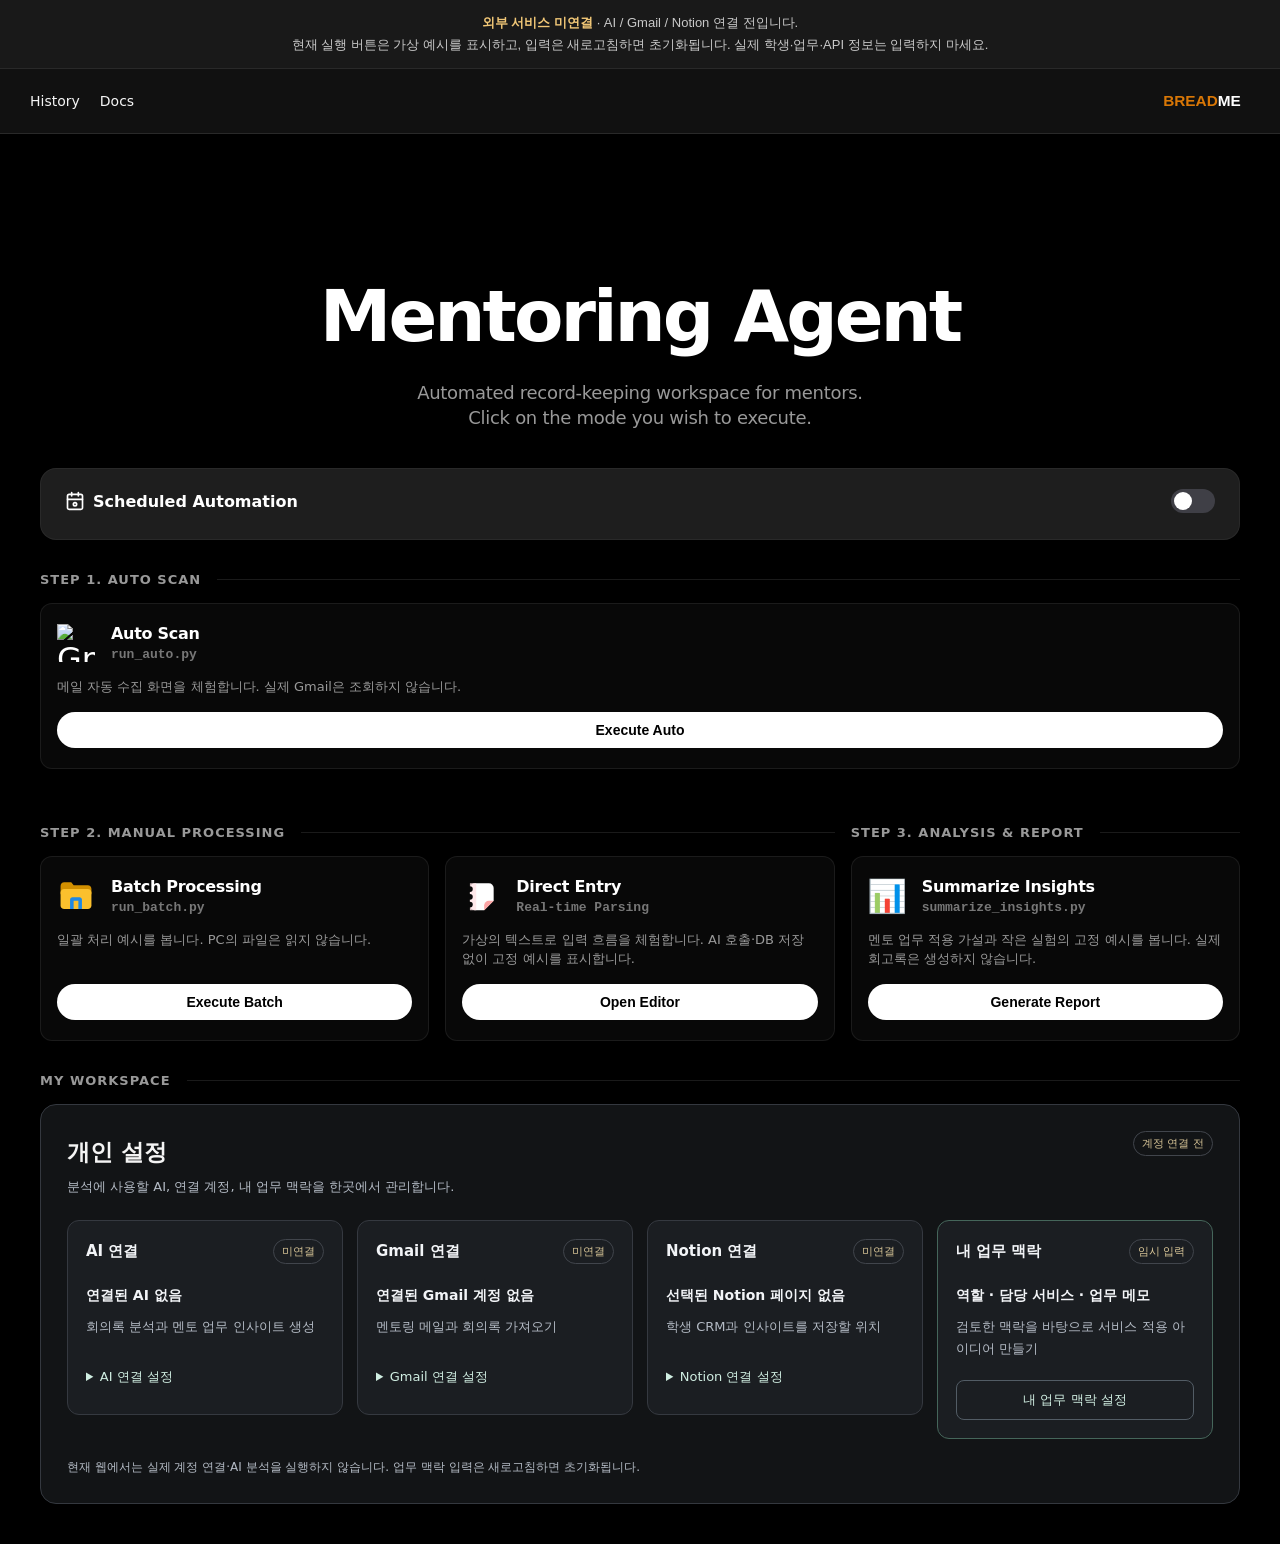
==== index.html @ 1f08db23 "fix: enable automation toggle for in-tab configuration" ====
<!DOCTYPE html>
<html lang="ko">
<head>
    <meta http-equiv="Content-Security-Policy" content="connect-src 'none'; form-action 'none'; object-src 'none'; base-uri 'self'">
    <meta name="referrer" content="no-referrer">
    <script src="./pages-assets/docs-data.js"></script>
    <script src="./pages-assets/demo.js"></script>
    <meta charset="UTF-8">
    <meta name="viewport" content="width=device-width, initial-scale=1.0">
    <title>Mentoring CRM</title>
    <link href="https://fonts.googleapis.com/css2?family=Inter:wght@400;500;600;700;800&display=swap" rel="stylesheet">
    <link rel="stylesheet" as="style" crossorigin href="https://cdn.jsdelivr.net/gh/orioncactus/pretendard@v1.3.9/dist/web/variable/pretendardvariable-dynamic-subset.min.css" />
    <script src="https://cdn.jsdelivr.net/npm/marked/marked.min.js"></script>
    <script src="https://cdn.jsdelivr.net/npm/mermaid/dist/mermaid.min.js"></script>
    <style>
        :root {
            --bg-color: #000000;
            --card-bg: rgba(255, 255, 255, 0.03);
            --card-radius: 12px;
            --accent-color: #ffffff; /* Monotone White */
            --text-primary: #ffffff;
            --text-secondary: #999999;
            --transition: all 0.2s ease-in-out;
        }

        * {
            box-sizing: border-box;
            margin: 0;
            padding: 0;
        }

        body {
            font-family: 'Pretendard Variable', Pretendard, -apple-system, BlinkMacSystemFont, system-ui, Roboto, 'Helvetica Neue', 'Segoe UI', 'Apple SD Gothic Neo', 'Noto Sans KR', 'Malgun Gothic', 'Apple Color Emoji', 'Segoe UI Emoji', 'Segoe UI Symbol', sans-serif;
            background-color: var(--bg-color);
            color: var(--text-primary);
            min-height: 100vh;
            display: flex;
            flex-direction: column;
            overflow-x: hidden;
        }

        /* Top Navbar - Google Style */
        .top-nav {
            position: absolute;
            top: 0; left: 0; right: 0;
            padding: 20px 30px;
            display: flex;
            justify-content: space-between;
            align-items: center;
            z-index: 100;
        }

        .nav-left, .nav-right {
            display: flex;
            align-items: center;
            gap: 20px;
        }

        .top-link {
            color: #ddd;
            font-size: 14px;
            cursor: pointer;
            text-decoration: none;
            transition: color 0.2s;
            display: flex;
            align-items: center;
            height: 24px;
        }

        .top-link:hover {
            color: #fff;
            text-decoration: underline;
        }

        .profile-pic {
            height: 24px;
            width: auto;
            cursor: pointer;
            transition: opacity 0.2s;
        }

        .profile-pic:hover {
            opacity: 0.8;
        }

        main {
            padding: 80px 40px 40px;
            flex-grow: 1;
            max-width: 1400px;
            margin: 0 auto;
            width: 100%;
            display: flex;
            flex-direction: column;
            align-items: center;
        }

        /* Giant Main Logo */
        .main-logo-container {
            display: flex;
            justify-content: center;
            align-items: center;
            margin-bottom: 24px;
            margin-top: 60px; /* Increased 1.5x from 40px to 60px */
            gap: 16px;
            cursor: pointer;
        }

        .main-logo-text {
            font-size: 72px;
            font-weight: 800;
            letter-spacing: -3px;
            color: #fff;
            margin: 0;
        }

        .header-title {
            margin-bottom: 40px;
            text-align: center;
            width: 100%;
            display: flex;
            flex-direction: column;
            gap: 4px;
        }

        .header-title h2, .header-title p {
            font-size: 18px;
            font-weight: 400;
            color: var(--text-secondary);
            margin: 0;
            letter-spacing: -0.3px;
        }

        /* Category Headers */
        .category-header {
            display: flex;
            align-items: center;
            gap: 16px;
            width: 100%;
        }
        .category-title {
            font-size: 13px;
            font-weight: 700;
            color: var(--text-secondary);
            text-transform: uppercase;
            letter-spacing: 1px;
            white-space: nowrap;
        }
        .category-line {
            flex-grow: 1;
            height: 1px;
            background: rgba(255, 255, 255, 0.1);
        }
        .category-section {
            display: flex;
            flex-direction: column;
            gap: 16px;
            height: 100%;
        }

        /* Pinterest Masonry / Card Grid */
        .masonry-grid {
            display: grid;
            grid-template-columns: 1fr; /* Default to 1fr, overridden inline */
            gap: 16px;
            align-items: stretch;
            width: 100%;
            height: 100%;
            flex-grow: 1;
        }

        .card {
            background: var(--card-bg);
            border-radius: var(--card-radius);
            padding: 20px 16px; /* Very compact padding */
            border: 1px solid rgba(255, 255, 255, 0.08);
            transition: var(--transition);
            cursor: pointer;
            position: relative;
            display: flex;
            flex-direction: column;
            align-items: flex-start;
            height: 100%;
        }

        .card:hover {
            background: rgba(255, 255, 255, 0.06);
            border-color: rgba(255, 255, 255, 0.2);
            box-shadow: 0 10px 30px rgba(0,0,0,0.5);
            transform: translateY(-2px);
        }

        .card-header {
            display: flex;
            align-items: center;
            gap: 16px;
            margin-bottom: 16px;
            width: 100%;
        }

        .card-icon {
            font-size: 32px;
            width: 38px;
            height: 38px;
            flex-shrink: 0;
            display: flex;
            align-items: center;
            justify-content: center;
            transition: var(--transition);
        }

        .card:hover .card-icon {
            transform: scale(1.1);
        }

        .card-header-text {
            display: flex;
            flex-direction: column;
            gap: 4px;
        }

        .card-title {
            font-size: 16px;
            font-weight: 700;
            color: var(--text-primary);
            letter-spacing: -0.3px;
            margin: 0;
        }

        .card-subtitle {
            font-size: 13px;
            font-weight: 600;
            color: #777;
            margin: 0;
            font-family: Consolas, monospace;
        }

        .card-desc {
            font-size: 13px; /* Smaller desc */
            color: var(--text-secondary);
            line-height: 1.4;
            flex-grow: 1;
            margin-bottom: 16px;
        }

        .run-btn {
            background: var(--accent-color);
            color: var(--bg-color);
            border: none;
            border-radius: 100px;
            font-size: 14px; /* Compact btn text */
            font-weight: 700;
            cursor: pointer;
            width: 100%;
            padding: 10px; /* Compact btn padding */
            transition: var(--transition);
            margin-top: auto;
            display: flex;
            align-items: center;
            justify-content: center;
            gap: 6px;
        }

        .run-btn:hover {
            background: #e0e0e0;
            color: var(--bg-color);
            transform: translateY(-2px);
        }

        /* Loading Spinner */
        .spinner {
            width: 20px;
            height: 20px;
            border: 3px solid rgba(0,0,0,0.1);
            border-radius: 50%;
            border-top-color: currentColor;
            animation: spin 1s ease-in-out infinite;
            display: none;
        }
        @keyframes spin { to { transform: rotate(360deg); } }

        /* History View */
        .history-container {
            background: var(--card-bg);
            border-radius: var(--card-radius);
            padding: 30px;
            border: 1px solid rgba(255,255,255,0.03);
            max-width: 1000px;
            margin: 0 auto;
        }

        .history-list { display: flex; flex-direction: column; gap: 12px; }
        .history-item {
            display: flex; align-items: center; justify-content: space-between;
            padding: 16px 20px; background: rgba(255,255,255,0.02);
            border-radius: 16px; border: 1px solid rgba(255,255,255,0.05);
            transition: var(--transition);
        }
        .history-item:hover { background: rgba(255,255,255,0.05); transform: translateX(4px); }
        .history-info { display: flex; align-items: center; gap: 16px; }
        .history-status { width: 12px; height: 12px; border-radius: 50%; flex-shrink: 0; }
        .status-success { background: #2ba640; box-shadow: 0 0 10px rgba(43,166,64,0.5); }
        .status-error { background: #ff4e45; box-shadow: 0 0 10px rgba(255,78,69,0.5); }
        .history-type-badge { background: rgba(255,255,255,0.1); padding: 4px 10px; border-radius: 100px; font-size: 12px; font-weight: 600; }
        .history-title { font-weight: 600; font-size: 15px; color: #fff; }
        .history-date { color: var(--text-secondary); font-size: 14px; }

        /* Docs View */
        .docs-container {
            background: var(--card-bg);
            border-radius: var(--card-radius);
            padding: 40px;
            border: 1px solid rgba(255,255,255,0.03);
            max-width: 1000px;
            margin: 0 auto;
            position: relative;
        }

        .docs-nav {
            display: flex; gap: 12px; margin-bottom: 24px;
            border-bottom: 1px solid rgba(255,255,255,0.1);
            padding-bottom: 16px;
        }

        .docs-btn {
            background: transparent; color: var(--text-secondary);
            border: none; font-size: 16px; font-weight: 600; cursor: pointer;
            padding: 8px 16px; border-radius: 8px; transition: var(--transition);
        }
        .docs-btn:hover { color: var(--text-primary); background: rgba(255,255,255,0.05); }
        .docs-btn.active { color: var(--accent-color); background: rgba(255,255,255,0.1); }

        .markdown-body {
            font-size: 16px; line-height: 1.6; color: #ddd;
            overflow-x: auto;
        }
        .markdown-body h1, .markdown-body h2, .markdown-body h3 {
            color: #fff; margin-top: 24px; margin-bottom: 16px; font-weight: 700;
        }
        .markdown-body h1 { font-size: 32px; border-bottom: 1px solid #333; padding-bottom: 8px; }
        .markdown-body h2 { font-size: 24px; }
        .markdown-body p { margin-bottom: 16px; }
        .markdown-body ul, .markdown-body ol { margin-bottom: 16px; padding-left: 24px; }
        .markdown-body li { margin-bottom: 4px; }
        .markdown-body code { background: rgba(255,255,255,0.1); padding: 2px 6px; border-radius: 4px; font-family: Consolas, monospace; font-size: 14px;}
        .markdown-body pre { background: #000; padding: 16px; border-radius: 8px; overflow-x: auto; margin-bottom: 16px; }
        .markdown-body pre code { background: transparent; padding: 0; }
        .markdown-body table { width: 100%; border-collapse: collapse; margin-bottom: 24px; }
        .markdown-body th, .markdown-body td { border: 1px solid #333; padding: 10px; text-align: left; }
        .markdown-body th { background: #222; }

        /* Modals */
        .modal-overlay {
            position: fixed; top: 0; left: 0; right: 0; bottom: 0;
            background: rgba(0,0,0,0.8); backdrop-filter: blur(5px);
            z-index: 2000; display: none; align-items: center; justify-content: center;
            padding: 20px; opacity: 0; transition: opacity 0.3s;
        }
        .modal-overlay.active { display: flex; opacity: 1; }

        .modal-content {
            background: #1e1e1e; width: 100%; max-width: 800px;
            border-radius: 24px; padding: 30px; border: 1px solid rgba(255,255,255,0.1);
            transform: scale(0.95); transition: transform 0.3s, max-width 0.3s, max-height 0.3s, border-radius 0.3s, height 0.3s;
            max-height: 85vh; display: flex; flex-direction: column;
        }
        .modal-content.fullscreen {
            max-width: 100vw !important;
            height: 100vh !important;
            max-height: 100vh !important;
            border-radius: 0 !important;
            padding: 40px !important;
        }
        .modal-overlay.active .modal-content { transform: scale(1); }

        .modal-header { display: flex; justify-content: space-between; align-items: center; margin-bottom: 20px; }
        .modal-header h2 { font-size: 20px; font-weight: 700; }
        .close-btn, .win-btn {
            background: rgba(255,255,255,0.1); border: none; color: white;
            width: 32px; height: 32px; border-radius: 50%; cursor: pointer;
            font-size: 14px; display: flex; align-items: center; justify-content: center;
            transition: background 0.2s;
        }
        .close-btn:hover, .win-btn:hover { background: rgba(255,255,255,0.2); }
        .window-controls { display: flex; gap: 8px; }

        /* Direct Entry Form */
        .form-group { margin-bottom: 20px; }
        .form-label { display: block; margin-bottom: 8px; font-weight: 600; color: #ddd; }
        .form-input, .form-textarea {
            width: 100%; background: #111; border: 1px solid #333;
            color: #fff; padding: 12px 16px; border-radius: 12px;
            font-family: inherit; font-size: 15px; outline: none; transition: border-color 0.2s;
        }
        .form-input:focus, .form-textarea:focus { border-color: var(--accent-color); }
        .form-textarea { resize: vertical; min-height: 200px; }

        .terminal {
            background: #000; border-radius: 6px; padding: 20px;
            font-family: 'Consolas', 'Courier New', monospace; font-size: 14px;
            color: #00ff00; overflow-y: auto; flex-grow: 1; line-height: 1.5; white-space: pre-wrap;
        }
        #logModal .modal-content { border-radius: 12px; }

        #toast {
            position: fixed; bottom: 70px; left: 50%; transform: translateX(-50%) translateY(50px);
            background: rgba(30, 30, 30, 0.85); backdrop-filter: blur(16px);
            color: #ffffff; padding: 14px 18px 14px 20px; border-radius: 6px;
            font-size: 15px; font-weight: 500; letter-spacing: -0.3px;
            box-shadow: 0 10px 40px rgba(0,0,0,0.5), 0 1px 3px rgba(0,0,0,0.2);
            border: 1px solid rgba(255,255,255,0.08);
            transition: all 0.5s cubic-bezier(0.16, 1, 0.3, 1);
            z-index: 1000; opacity: 0; display: flex; align-items: center; gap: 12px; pointer-events: none;
        }
        #toast.show { transform: translateX(-50%) translateY(0); opacity: 1; pointer-events: auto; }
        #toast.error {
            background: rgba(50, 15, 15, 0.85);
            color: #ff9999;
            border: 1px solid rgba(255, 80, 80, 0.25);
            box-shadow: 0 10px 40px rgba(0,0,0,0.5), 0 1px 3px rgba(0,0,0,0.2);
        }
        .toast-icon { display: flex; align-items: center; justify-content: center; }
        .toast-message { flex-grow: 1; margin-right: 4px; }
        .toast-close {
            background: transparent; border: none; color: currentColor;
            cursor: pointer; opacity: 0.6; padding: 4px; border-radius: 50%;
            transition: opacity 0.2s, background 0.2s; display: flex;
        }
        .toast-close:hover { opacity: 1; background: rgba(255,255,255,0.1); }

        /* Automation Toggle */
        .automation-container {
            background: #1e1e1e;
            border-radius: 16px;
            padding: 20px 24px;
            border: 1px solid rgba(255,255,255,0.05);
            display: flex;
            flex-direction: column;
            gap: 16px;
        }
        .auto-header {
            display: flex;
            justify-content: space-between;
            align-items: center;
        }
        .auto-title {
            font-size: 16px;
            font-weight: 600;
            display: flex;
            align-items: center;
            gap: 8px;
        }
        .switch {
            position: relative;
            display: inline-block;
            width: 44px;
            height: 24px;
        }
        .switch input { opacity: 0; width: 0; height: 0; }
        .slider {
            position: absolute; cursor: pointer;
            top: 0; left: 0; right: 0; bottom: 0;
            background-color: #3f3f46;
            transition: .4s; border-radius: 24px;
        }
        .slider:before {
            position: absolute; content: "";
            height: 18px; width: 18px;
            left: 3px; bottom: 3px;
            background-color: white;
            transition: .4s; border-radius: 50%;
        }
        input:checked + .slider { background-color: #81c784; }
        input:checked + .slider:before { transform: translateX(20px); }

        .auto-config {
            max-height: 0;
            opacity: 0;
            overflow: hidden;
            padding: 0 16px;
            margin-top: -10px;
            background: rgba(0,0,0,0.2);
            border-radius: 12px;
            display: flex;
            gap: 12px;
            flex-wrap: wrap;
            align-items: center;
            transition: all 0.3s cubic-bezier(0.4, 0, 0.2, 1);
            pointer-events: none;
        }
        .auto-config.show {
            max-height: 100px;
            opacity: 1;
            padding: 16px;
            margin-top: 0;
            pointer-events: auto;
        }
        .config-select, .config-time {
            background: #111; border: 1px solid #333;
            color: #fff; padding: 8px 12px; border-radius: 8px;
            font-family: inherit; font-size: 14px; outline: none;
        }
        .btn-save-config {
            background: #fff; color: #000; border: none;
            padding: 8px 16px; border-radius: 8px; font-weight: 600;
            cursor: pointer; transition: background 0.2s;
        }
        .btn-save-config:hover { background: #e0e0e0; }

        /* Zoom Controls */
        .zoom-controls {
            background: rgba(30,30,30,0.9); backdrop-filter: blur(10px);
            border-radius: 12px; padding: 6px; display: flex; gap: 6px;
            border: 1px solid rgba(255,255,255,0.1); z-index: 100;
            box-shadow: 0 4px 15px rgba(0,0,0,0.5);
        }
        .zoom-btn {
            background: rgba(255,255,255,0.05); color: white; border: none;
            width: 32px; height: 32px; border-radius: 8px; font-size: 18px; font-weight: 600;
            cursor: pointer; display: flex; align-items: center; justify-content: center;
            transition: background 0.2s;
        }
        .zoom-btn:hover { background: rgba(255,255,255,0.2); }
    </style>
<link rel="stylesheet" href="./pages-assets/mentor_context.css">
<style>
        .top-nav { position:relative; inset:auto; flex-wrap:wrap; gap:16px;
            background:#111; border-bottom:1px solid #292929; padding:20px 30px; }
        .top-nav .top-link { color:#f5f5f5; }
        #pages-demo-banner { padding:12px 24px; background:#191919; color:#c9c9c9;
            text-align:center; font:13px/1.7 sans-serif; border-bottom:1px solid #292929; }
        #pages-demo-banner strong { color:#f1c777; }
        @media(max-width:480px) {
            .top-nav { padding:16px; gap:12px; }
            .nav-left { gap:16px; }
            .profile-pic { height:20px; }
            #pages-demo-banner { padding:12px 16px; text-align:left; }
        }
    </style></head>
<body>
    <aside id="pages-demo-banner" role="note">
        <strong>외부 서비스 미연결</strong> · AI / Gmail / Notion 연결 전입니다.<br>
        현재 실행 버튼은 가상 예시를 표시하고, 입력은 새로고침하면 초기화됩니다. 실제 학생·업무·API 정보는 입력하지 마세요.
    </aside>

    <!-- Google Style Top Nav -->
    <div class="top-nav">
        <div class="nav-left">
            <a class="top-link" onclick="switchView('history')">History</a>
            <a class="top-link" onclick="switchView('docs')">Docs</a>
        </div>
        <div class="nav-right">
            <img src="./pages-assets/images/breadme_logo.svg" class="profile-pic" alt="breadme profile" title="breadme">
        </div>
    </div>

    <main>
        <!-- Giant Center Logo -->
        <div class="main-logo-container" onclick="switchView('home')">
            <h1 class="main-logo-text">Mentoring Agent</h1>
        </div>

        <div class="header-title">
            <h2 id="page-title">Automated record-keeping workspace for mentors.</h2>
            <p id="page-desc">Click on the mode you wish to execute.</p>
        </div>

        <!-- Home View -->
        <div id="home-view" style="width: 100%; display: grid; gap: 32px;">

            <!-- Automation Section -->
            <div class="automation-container">
                <div class="auto-header">
                    <div class="auto-title">
                        <svg width="20" height="20" viewBox="0 0 24 24" fill="none" stroke="currentColor" stroke-width="2" stroke-linecap="round" stroke-linejoin="round">
                            <rect x="3" y="4" width="18" height="18" rx="2" ry="2"></rect>
                            <line x1="16" y1="2" x2="16" y2="6"></line>
                            <line x1="8" y1="2" x2="8" y2="6"></line>
                            <line x1="3" y1="10" x2="21" y2="10"></line>
                            <circle cx="12" cy="16" r="2"></circle>
                        </svg>
                        Scheduled Automation
                    </div>
                    <label class="switch">
                        <input type="checkbox" id="auto-toggle" onchange="toggleAutoConfig()">
                        <span class="slider"></span>
                    </label>
                </div>
                <div class="auto-config" id="auto-config-panel">
                    <select class="config-select" id="auto-freq" onchange="updateFreqView()">
                        <option value="daily">Daily</option>
                        <option value="weekly">Weekly</option>
                    </select>
                    <select class="config-select" id="auto-day" style="display: none;">
                        <option value="Monday">Monday</option>
                        <option value="Tuesday">Tuesday</option>
                        <option value="Wednesday">Wednesday</option>
                        <option value="Thursday">Thursday</option>
                        <option value="Friday">Friday</option>
                        <option value="Saturday">Saturday</option>
                        <option value="Sunday">Sunday</option>
                    </select>
                    <input type="text" class="config-time" id="auto-time" value="09:00" placeholder="HH:MM" maxlength="5" style="width: 70px; text-align: center;">
                    <button class="btn-save-config" onclick="saveAutoConfig()">Save Schedule</button>
                    <span id="auto-status" style="font-size: 13px; color: #81c784; margin-left: 8px; opacity: 0; transition: opacity 0.3s;">이 탭에 임시 저장됨</span>
                </div>
            </div>

            <!-- Category 1 -->
            <div class="category-section">
                <div class="category-header">
                    <span class="category-title">Step 1. Auto Scan</span>
                    <div class="category-line"></div>
                </div>

                <div class="masonry-grid" style="grid-template-columns: 1fr;">
                    <div class="card" onclick="runScript('auto', this)">
                        <div class="card-header">
                            <div class="card-icon">
                                <img src="https://upload.wikimedia.org/wikipedia/commons/7/7e/Gmail_icon_%282020%29.svg" alt="Gmail" style="width: 100%; height: 100%; object-fit: contain;">
                            </div>
                            <div class="card-header-text">
                                <div class="card-title">Auto Scan</div>
                                <div class="card-subtitle">run_auto.py</div>
                            </div>
                        </div>
                        <div class="card-desc">
                            메일 자동 수집 화면을 체험합니다. 실제 Gmail은 조회하지 않습니다.
                        </div>
                        <button class="run-btn" data-type="auto">
                            <span>Execute Auto</span><div class="spinner"></div>
                        </button>
                    </div>
                </div>
            </div>

            <div class="steps-row" style="display: grid; grid-template-columns: repeat(3, 1fr); gap: 16px; margin-top: 24px;">
                <!-- Category 2 -->
                <div class="category-section" style="grid-column: span 2;">
                    <div class="category-header">
                        <span class="category-title">Step 2. Manual Processing</span>
                        <div class="category-line"></div>
                    </div>

                    <div class="masonry-grid" style="grid-template-columns: 1fr 1fr;">
                    <div class="card" onclick="runScript('batch', this)">
                        <div class="card-header">
                            <div class="card-icon">
                                <img src="./pages-assets/images/file_explorer.svg" alt="Folder" style="width: 100%; height: 100%; object-fit: contain;">
                            </div>
                            <div class="card-header-text">
                                <div class="card-title">Batch Processing</div>
                                <div class="card-subtitle">run_batch.py</div>
                            </div>
                        </div>
                        <div class="card-desc">
                            일괄 처리 예시를 봅니다. PC의 파일은 읽지 않습니다.
                        </div>
                        <button class="run-btn" data-type="batch">
                            <span>Execute Batch</span><div class="spinner"></div>
                        </button>
                    </div>

                    <div class="card" onclick="openDirectModal()">
                        <div class="card-header">
                            <div class="card-icon">
                                <svg viewBox="0 0 120 120" style="width: 100%; height: 100%; object-fit: contain;" xmlns="http://www.w3.org/2000/svg">
                                    <defs>
                                        <mask id="hole-mask">
                                            <rect width="120" height="120" fill="white"/>
                                            <circle cx="25" cy="38" r="9" fill="black"/>
                                            <circle cx="25" cy="62.5" r="9" fill="black"/>
                                            <circle cx="25" cy="87" r="9" fill="black"/>
                                        </mask>
                                    </defs>
                                    <g mask="url(#hole-mask)">
                                        <path d="M 40 20 L 85 20 A 15 15 0 0 1 100 35 L 100 75 L 70 105 L 40 105 A 15 15 0 0 1 25 90 L 25 35 A 15 15 0 0 1 40 20 Z" fill="#ffffff" />
                                        <path d="M 25 20 L 45 20 L 45 105 L 25 105 Z" fill="#ffe4e6" opacity="0.8"/>
                                    </g>
                                    <path d="M 100 75 L 85 75 A 15 15 0 0 0 70 90 L 70 105 Z" fill="#fca5a5" />
                                </svg>
                            </div>
                            <div class="card-header-text">
                                <div class="card-title">Direct Entry</div>
                                <div class="card-subtitle">Real-time Parsing</div>
                            </div>
                        </div>
                        <div class="card-desc">
                            가상의 텍스트로 입력 흐름을 체험합니다. AI 호출·DB 저장 없이 고정 예시를 표시합니다.
                        </div>
                        <button class="run-btn">
                            <span>Open Editor</span>
                        </button>
                    </div>
                </div>
            </div>

            <!-- Category 3 -->
            <div class="category-section" style="grid-column: span 1;">
                <div class="category-header">
                    <span class="category-title">Step 3. Analysis & Report</span>
                    <div class="category-line"></div>
                </div>

                <div class="masonry-grid" style="grid-template-columns: 1fr;">
                    <div class="card" onclick="runScript('summarize', this)">
                        <div class="card-header">
                            <div class="card-icon">📊</div>
                            <div class="card-header-text">
                                <div class="card-title">Summarize Insights</div>
                                <div class="card-subtitle">summarize_insights.py</div>
                            </div>
                        </div>
                        <div class="card-desc">
                            멘토 업무 적용 가설과 작은 실험의 고정 예시를 봅니다. 실제 회고록은 생성하지 않습니다.
                        </div>
                        <button class="run-btn" data-type="summarize">
                            <span>Generate Report</span><div class="spinner"></div>
                        </button>
                    </div>
                </div>
            </div>
            </div> <!-- End steps-row -->
            <div class="workspace-section category-section">
    <div class="category-header">
        <span class="category-title">MY WORKSPACE</span>
        <div class="category-line"></div>
    </div>
<section class="personal-settings" aria-labelledby="personal-settings-title">
    <div class="settings-heading">
        <div>
            <h3 id="personal-settings-title">개인 설정</h3>
            <p>분석에 사용할 AI, 연결 계정, 내 업무 맥락을 한곳에서 관리합니다.</p>
        </div>
        <span class="settings-status">계정 연결 전</span>
    </div>
    <div class="settings-cards">
        <article class="settings-card">
            <div class="settings-card-title"><h4>AI 연결</h4><span class="settings-status">미연결</span></div>
            <p class="settings-value">연결된 AI 없음</p>
            <p>회의록 분석과 멘토 업무 인사이트 생성</p>
            <details><summary>AI 연결 설정</summary>
                <div class="settings-detail">
                    <p>웹 계정별 AI 연결은 준비 중입니다. 연결 후 제공업체·모델·키 등록 상태를 여기에 표시합니다. API 키 원문은 표시하지 않습니다.</p>

                    <button type="button" disabled>AI 연결 · 준비 중</button>
                </div>
            </details>
        </article>
        <article class="settings-card">
            <div class="settings-card-title"><h4>Gmail 연결</h4><span class="settings-status">미연결</span></div>
            <p class="settings-value">연결된 Gmail 계정 없음</p>
            <p>멘토링 메일과 회의록 가져오기</p>
            <details><summary>Gmail 연결 설정</summary>
                <div class="settings-detail">
                    <p>Google 계정 연결 후 이메일 주소와 승인한 접근 범위를 여기에 표시합니다. Google 비밀번호를 이 앱에 직접 입력하지 않습니다.</p>
                    <button type="button" disabled>Google 계정 연결 · 준비 중</button>
                </div>
            </details>
        </article>
        <article class="settings-card">
            <div class="settings-card-title"><h4>Notion 연결</h4><span class="settings-status">미연결</span></div>
            <p class="settings-value">선택된 Notion 페이지 없음</p>
            <p>학생 CRM과 인사이트를 저장할 위치</p>
            <details><summary>Notion 연결 설정</summary>
                <div class="settings-detail">
                    <p>Notion 연결 후 워크스페이스와 접근 허용한 CRM 페이지·데이터베이스를 선택하게 됩니다. 선택한 저장 위치를 이 카드에서 확인할 수 있습니다.</p>
                    <button type="button" disabled>Notion 연결 · 준비 중</button>
                </div>
            </details>
        </article>
        <article class="settings-card settings-context">
            <div class="settings-card-title"><h4>내 업무 맥락</h4><span class="settings-status">임시 입력</span></div>
            <p class="settings-value">역할 · 담당 서비스 · 업무 메모</p>
            <p>검토한 맥락을 바탕으로 서비스 적용 아이디어 만들기</p>
            <button type="button" class="settings-context-button" onclick="switchView('context')">내 업무 맥락 설정</button>
        </article>
    </div>
    <p class="settings-footnote">현재 웹에서는 실제 계정 연결·AI 분석을 실행하지 않습니다. 업무 맥락 입력은 새로고침하면 초기화됩니다.</p>
</section>
</div>
        </div>

        <!-- History View -->
        <div id="history-view" style="display: none; width: 100%;">
            <div class="history-container">
                <div id="history-loading" style="display: none; text-align: center; color: #888; padding: 40px;">Loading...</div>
                <div id="history-list-container" class="history-list"></div>
            </div>
        </div>

        <!-- Docs View -->
        <div id="docs-view" style="display: none; width: 100%;">
            <div class="docs-container">
                <div class="docs-nav">
                    <button class="docs-btn active" id="btn-doc-arch" onclick="loadDoc('architecture_diagram.md', this)">Architecture Diagram</button>
                    <button class="docs-btn" id="btn-doc-structure" onclick="loadDoc('project_structure.md', this)">Project Structure</button>
                    <button class="docs-btn" id="btn-doc-insights" onclick="loadDoc('mentor_insights.md', this)">Mentor Insights Guide</button>
                    <button class="docs-btn" id="btn-doc-schema" onclick="loadDoc('database_schema.md', this)">Database Schema</button>
                </div>
                <div id="docs-content" class="markdown-body">
                    <!-- Markdown rendered HTML will go here -->
                </div>
            </div>
        </div>
        <section id="context-view" style="display:none" aria-label="멘토 업무 맥락">
    <button type="button" class="settings-back" onclick="switchView('home')">← 개인 설정으로 돌아가기</button>
    <div class="context-grid">
        <div class="context-panel">
            <div class="context-kicker">MENTOR WORKSPACE</div>
            <h3>어떤 서비스에 연결할까요?</h3>
            <p>ChatGPT 로그인이나 전체 기록 동기화 없이, 필요한 맥락만 검토해서 등록합니다.</p>
            <label class="context-field">내 역할
                <input id="context-role" maxlength="300" placeholder="AI 서비스 기획자">
            </label>
            <label class="context-field">요즘 해결하려는 업무 문제·관심사
                <textarea id="context-goals" maxlength="3000" rows="3" placeholder="현재 담당 업무, 개선하고 싶은 경험, 검증할 가설을 적어주세요."></textarea>
            </label>
            <div class="context-section-title"><h4>담당 서비스</h4><button type="button" id="context-add-service">서비스 추가</button></div>
            <p class="context-hint">데모에서는 가상의 서비스명과 사용자·AI 기능·문제를 적어주세요. 최대 8개.</p>
            <div id="context-services"></div>
            <div class="context-section-title"><h4>검토할 업무 메모</h4><button type="button" id="context-add-note">메모 추가</button></div>
            <p class="context-hint">ChatGPT에서 정리한 맥락이나 직접 쓴 업무 메모. 최신 사실인지 확인한 항목만 분석 사용을 체크하세요. 최대 12개.</p>
            <div id="context-notes"></div>
        </div>
        <aside class="context-panel context-guide">
            <div class="context-kicker">CHATGPT → 검토 → 적용</div>
            <h3>기존 GPT 맥락을 가져오는 방법</h3>
            <ol>
                <li>업무 이야기를 나눈 ChatGPT 대화를 엽니다.</li>
                <li>아래 요청문으로 필요한 맥락을 요약합니다.</li>
                <li>결과를 메모에 붙여넣고 틀리거나 민감한 내용을 지웁니다.</li>
                <li>실제 서비스를 등록하고, 검토한 항목만 분석에 사용합니다.</li>
            </ol>
            <textarea id="context-chatgpt-prompt" rows="8" readonly aria-label="ChatGPT에 붙여넣을 요청문">현재 대화와 네가 실제로 참조할 수 있는 업무 맥락만 바탕으로, 나의 AI 서비스 기획 업무를 정리해줘. 역할, 담당 서비스별 사용자/문제/AI 기능/진행 단계, 목표, 제약, 아직 검증하지 않은 가설을 구분해줘. 과거와 현재가 다르면 표시하고, 모르는 서비스명이나 수치를 만들지 마. 내 발언과 네가 제안한 아이디어를 구분해줘. 고객 개인정보, 인증정보, 회사 기밀은 제외해줘. 다른 도구에 옮겨 검토할 수 있도록 간결한 마크다운으로 작성해줘.</textarea>
            <button type="button" id="context-copy-prompt">요청문 복사</button>
            <label class="context-file">텍스트 메모 가져오기 (.txt / .md)
                <input type="file" id="context-import" accept=".txt,.md,text/plain,text/markdown">
            </label>
            <p class="context-hint">파일은 브라우저에서 읽어 미저장 메모로 추가합니다. ChatGPT 전체 내보내기 ZIP·JSON은 받지 않습니다.</p>
            <div class="context-notice">
                <strong>GitHub Pages 화면 데모</strong>
                <p>이 화면의 입력·저장은 현재 탭의 메모리에서만 동작합니다. 새로고침하면 모두 초기화됩니다.
                AI 분석·ChatGPT 기록 연동·파일 저장·Notion 전송은 실행하지 않습니다. 가상의 정보로 체험해주세요.</p>
            </div>
            <label class="context-check"><input type="checkbox" id="context-enabled"> 데모 미리보기에 선택한 업무 맥락을 포함합니다 (전송 없음)</label>
            <div class="context-actions">
                <button type="button" id="context-save" class="context-primary">맥락 저장</button>
                <button type="button" id="context-reload">저장본 다시 불러오기</button>
                <button type="button" id="context-delete">임시 맥락 삭제</button>
            </div>
            <p id="context-status" role="status" aria-live="polite"></p>
            <details><summary>이 탭의 임시 저장본 미리보기 (전송 없음)</summary><pre id="context-preview">사용 꺼짐 — 전달하지 않음</pre></details>
            <div class="context-output-guide">
                <h4>인사이트는 이렇게 쌓입니다</h4>
                <p>대화의 실제 근거 → 멘토에게 유용한 발견 → 적용 서비스와 이유 → 작은 실험 → 판단 기준 → 조건·한계</p>
                <p>확인된 발견과 AI의 새 가설을 구분합니다. 실제 서비스가 없으면 일반 제안임을 표시합니다.</p>
            </div>
        </aside>
    </div>
</section>
    </main>

    <div id="toast">
        <div class="toast-icon"></div>
        <div class="toast-message"></div>
        <button class="toast-close" onclick="closeToast()">
            <svg width="16" height="16" viewBox="0 0 24 24" fill="none" stroke="currentColor" stroke-width="2" stroke-linecap="round" stroke-linejoin="round"><line x1="18" y1="6" x2="6" y2="18"></line><line x1="6" y1="6" x2="18" y2="18"></line></svg>
        </button>
    </div>

    <!-- Terminal Log Modal -->
    <div class="modal-overlay" id="logModal">
        <div class="modal-content">
            <div class="modal-header">
                <h2 id="modalTitle">Execution Logs</h2>
                <div style="display: flex; align-items: center; gap: 12px;">
                    <button id="modalStopBtn" class="run-btn" style="padding: 6px 12px; margin: 0; background: #ff4e45; width: auto; font-size: 13px; display: none;" onclick="stopCurrentProcess()">Stop Process</button>
                    <div class="window-controls">
                        <button class="win-btn" onclick="minimizeLog()">_</button>
                        <button class="win-btn" onclick="closeModal('logModal')">✕</button>
                    </div>
                </div>
            </div>
            <div class="terminal" id="terminalOutput"></div>
        </div>
    </div>

    <!-- Direct Entry Modal -->
    <div class="modal-overlay" id="directModal">
        <div class="modal-content">
            <div class="modal-header">
                <h2 style="display: flex; align-items: center; gap: 10px;">
                    <svg viewBox="0 0 120 120" style="width: 28px; height: 28px;" xmlns="http://www.w3.org/2000/svg">
                        <defs>
                            <mask id="modal-hole-mask">
                                <rect width="120" height="120" fill="white"/>
                                <circle cx="25" cy="38" r="9" fill="black"/>
                                <circle cx="25" cy="62.5" r="9" fill="black"/>
                                <circle cx="25" cy="87" r="9" fill="black"/>
                            </mask>
                        </defs>
                        <g mask="url(#modal-hole-mask)">
                            <path d="M 40 20 L 85 20 A 15 15 0 0 1 100 35 L 100 75 L 70 105 L 40 105 A 15 15 0 0 1 25 90 L 25 35 A 15 15 0 0 1 40 20 Z" fill="#ffffff" />
                            <path d="M 25 20 L 45 20 L 45 105 L 25 105 Z" fill="#ffe4e6" opacity="0.8"/>
                        </g>
                        <path d="M 100 75 L 85 75 A 15 15 0 0 0 70 90 L 70 105 Z" fill="#fca5a5" />
                    </svg>
                    Direct Entry
                </h2>
                <button class="close-btn" onclick="closeModal('directModal')">✕</button>
            </div>

            <!-- Stepper Indicator -->
            <div class="stepper-container" style="display: flex; align-items: center; justify-content: center; margin-bottom: 24px; position: relative;">
                <div class="stepper-line" style="position: absolute; top: 14px; left: 25%; right: 25%; height: 2px; background: rgba(255,255,255,0.1); z-index: 1;"></div>
                <div id="stepper-line-active" class="stepper-line" style="position: absolute; top: 14px; left: 25%; width: 0%; height: 2px; background: #ffffff; z-index: 1; transition: width 0.3s ease;"></div>

                <div class="stepper-step active" id="stepper-1" style="display: flex; flex-direction: column; align-items: center; z-index: 2; width: 50%;">
                    <div class="step-circle" style="width: 28px; height: 28px; border-radius: 50%; background: #ffffff; color: black; display: flex; align-items: center; justify-content: center; font-weight: bold; font-size: 12px; margin-bottom: 8px; border: 4px solid #1a1a1a; transition: all 0.3s ease;">1</div>
                    <div class="step-label" style="font-size: 12px; color: white; font-weight: 500; transition: color 0.3s ease;">Input & Analysis</div>
                    <div class="step-desc" style="font-size: 11px; color: rgba(255,255,255,0.4); margin-top: 6px; text-align: center; max-width: 85%; line-height: 1.3; transition: color 0.3s ease;">
                        가상의 학생 예시를 표시합니다.<br>입력 내용을 AI로 분석하지 않습니다.
                    </div>
                </div>

                <div class="stepper-step" id="stepper-2" style="display: flex; flex-direction: column; align-items: center; z-index: 2; width: 50%;">
                    <div class="step-circle" style="width: 28px; height: 28px; border-radius: 50%; background: #3f3f46; color: #a1a1aa; display: flex; align-items: center; justify-content: center; font-weight: bold; font-size: 12px; margin-bottom: 8px; border: 4px solid #1a1a1a; transition: all 0.3s ease;">2</div>
                    <div class="step-label" style="font-size: 12px; color: #a1a1aa; font-weight: 500; transition: color 0.3s ease;">Review & Execute</div>
                    <div class="step-desc" style="font-size: 11px; color: rgba(255,255,255,0.2); margin-top: 6px; text-align: center; max-width: 85%; line-height: 1.3; transition: color 0.3s ease;">
                        가상 예시를 검토하고 실행 흐름을 체험합니다.<br>데이터베이스에는 저장하지 않습니다.
                    </div>
                </div>
            </div>

            <!-- Step 1: Input -->
            <div id="directStep1" style="display: flex; flex-direction: column; flex-grow: 1;">
                <div class="form-group" style="flex-grow: 1; display: flex; flex-direction: column;">
                    <label class="form-label">Raw Text</label>
                    <textarea id="directText" class="form-textarea" placeholder="Paste meeting notes here..."></textarea>
                </div>
                <button class="run-btn" id="btn-submit-direct" onclick="analyzeDirectEntry()" style="margin-top: 10px;">
                    <span>학생 예시 보기 (분석 없음)</span>
                    <div class="spinner" id="direct-spinner"></div>
                </button>
            </div>

            <!-- Step 2: Verification -->
            <div id="directStep2" style="display: none; flex-direction: column; flex-grow: 1; overflow: hidden;">
                <div style="margin-bottom: 15px; font-size: 14px; color: #ffffff; font-weight: bold; line-height: 1.5; flex-shrink: 0;">Please correct names if parsed incorrectly or if there are duplicates.</div>
                <div id="studentListContainer" style="display: flex; flex-direction: column; gap: 16px; margin-bottom: 20px; flex-grow: 1; overflow-y: auto; min-height: 0; padding-right: 8px;">
                    <!-- Student items injected here -->
                </div>
                <button class="run-btn" id="btn-execute-direct" onclick="executeDirectEntry()" style="margin-top: auto; flex-shrink: 0;">
                    <span>데모 결과 보기 (Notion 저장 없음)</span>
                    <div class="spinner" id="direct-execute-spinner"></div>
                </button>
                <button onclick="backToDirectStep1()" style="margin-top: 10px; flex-shrink: 0; background: transparent; border: 1px solid #3f3f46; color: white; padding: 12px; border-radius: 8px; cursor: pointer; font-weight: 500; transition: background 0.2s;" onmouseover="this.style.background='rgba(255,255,255,0.05)'" onmouseout="this.style.background='transparent'">
                    ← Back
                </button>
            </div>
        </div>
    </div>

    <div id="minimized-log" style="display: none; position: fixed; bottom: 30px; left: 50%; transform: translateX(-50%); background: rgba(30, 30, 30, 0.85); backdrop-filter: blur(16px); color: #ffffff; padding: 6px 16px; border-radius: 6px; cursor: pointer; z-index: 1001; box-shadow: 0 10px 40px rgba(0,0,0,0.5), 0 1px 3px rgba(0,0,0,0.2); font-weight: 500; font-size: 12px; letter-spacing: -0.3px; border: 1px solid rgba(255,255,255,0.08); align-items: center; justify-content: center; transition: all 0.2s ease;" onclick="restoreLog()" onmouseover="this.style.background='rgba(50,50,50,0.85)'" onmouseout="this.style.background='rgba(30,30,30,0.85)'">
        <span id="minimized-text">View Logs</span>
    </div>

    <script>
        let hasRunOnce = false;
        function updateViewLogsBtn() {
            const minLog = document.getElementById('minimized-log');
            if (!hasRunOnce) {
                minLog.style.display = 'none';
                return;
            }
            const logModal = document.getElementById('logModal');
            if (logModal.classList.contains('active')) {
                minLog.style.display = 'none';
            } else {
                minLog.style.display = 'flex';
            }
        }

        // Initialize Mermaid
        mermaid.initialize({ startOnLoad: false, theme: 'dark' });

        function zoomMermaid(step, btn) {
            const container = btn.closest('.mermaid-wrapper');
            const svg = container.querySelector('.mermaid svg');
            if (!svg) return;
            let currentZoom = parseInt(svg.getAttribute('data-zoom') || '100');
            currentZoom += step;
            if (currentZoom < 40) currentZoom = 40;
            if (currentZoom > 400) currentZoom = 400;
            svg.setAttribute('data-zoom', currentZoom);
            svg.style.maxWidth = 'none';
            svg.style.width = currentZoom + '%';
            svg.style.height = 'auto';
        }

        function resetZoom(btn) {
            const container = btn.closest('.mermaid-wrapper');
            const svg = container.querySelector('.mermaid svg');
            if (!svg) return;
            svg.setAttribute('data-zoom', '100');
            svg.style.maxWidth = '100%';
            svg.style.width = '100%';
            svg.style.height = 'auto';
        }

        let currentRunningType = null;

        async function stopCurrentProcess() {
            if (!currentRunningType) return;
            const btn = document.getElementById('modalStopBtn');
            btn.textContent = 'Stopping...';
            btn.style.opacity = '0.5';
            const term = document.getElementById('terminalOutput');
            if(term) {
                term.textContent += '\n[System] Termination requested. Force killing process tree...\n';
                term.scrollTop = term.scrollHeight;
            }
            try { await fetch(`/api/stop/${currentRunningType}`, { method: 'POST' }); } catch(e) { console.error(e); }
        }

        function closeToast() {
            document.getElementById('toast').classList.remove('show');
            hasRunOnce = false;
            updateViewLogsBtn();
        }

        function showToast(msg, isError=false) {
            const t = document.getElementById('toast');
            const iconEl = t.querySelector('.toast-icon');
            const msgEl = t.querySelector('.toast-message');

            let cleanMsg = msg.replace(/^✅\s*/, '').replace(/^❌\s*/, '');
            msgEl.textContent = cleanMsg;

            if (isError) {
                t.classList.add('error');
                iconEl.innerHTML = `<svg width="20" height="20" viewBox="0 0 24 24" fill="none" stroke="currentColor" stroke-width="2" stroke-linecap="round" stroke-linejoin="round"><circle cx="12" cy="12" r="10"></circle><line x1="12" y1="8" x2="12" y2="12"></line><line x1="12" y1="16" x2="12.01" y2="16"></line></svg>`;
            } else {
                t.classList.remove('error');
                iconEl.innerHTML = `<svg width="20" height="20" viewBox="0 0 24 24" fill="none" stroke="currentColor" stroke-width="2" stroke-linecap="round" stroke-linejoin="round"><path d="M22 11.08V12a10 10 0 1 1-5.93-9.14"></path><polyline points="22 4 12 14.01 9 11.01"></polyline></svg>`;
            }

            t.classList.add('show');
        }

        function showLogModal(title, output) {
            document.getElementById('modalTitle').textContent = title + " Logs";
            document.getElementById('terminalOutput').textContent = output || "No output generated.";
            document.getElementById('logModal').classList.add('active');
        }

        let parsedStudentsGlobal = [];

        function updateStepper(step) {
            if (step === 1) {
                document.getElementById('stepper-line-active').style.width = '0%';
                document.getElementById('stepper-1').querySelector('.step-circle').style.background = '#ffffff';
                document.getElementById('stepper-1').querySelector('.step-circle').textContent = '1';
                document.getElementById('stepper-2').querySelector('.step-circle').style.background = '#3f3f46';
                document.getElementById('stepper-2').querySelector('.step-circle').style.color = '#a1a1aa';
                document.getElementById('stepper-2').querySelector('.step-label').style.color = '#a1a1aa';
                document.getElementById('stepper-2').querySelector('.step-desc').style.color = 'rgba(255,255,255,0.2)';
            } else if (step === 2) {
                document.getElementById('stepper-line-active').style.width = '50%';
                document.getElementById('stepper-1').querySelector('.step-circle').style.background = '#81c784';
                document.getElementById('stepper-1').querySelector('.step-circle').textContent = '✓';
                document.getElementById('stepper-2').querySelector('.step-circle').style.background = '#ffffff';
                document.getElementById('stepper-2').querySelector('.step-circle').style.color = 'black';
                document.getElementById('stepper-2').querySelector('.step-label').style.color = 'white';
                document.getElementById('stepper-2').querySelector('.step-desc').style.color = 'rgba(255,255,255,0.4)';
            }
        }

        function openDirectModal() {
            document.getElementById('directText').value = '';
            document.getElementById('directStep1').style.display = 'flex';
            document.getElementById('directStep2').style.display = 'none';
            updateStepper(1);
            document.getElementById('directModal').classList.add('active');
        }

        function backToDirectStep1() {
            document.getElementById('directStep2').style.display = 'none';
            document.getElementById('directStep1').style.display = 'flex';
            updateStepper(1);
        }

        function closeModal(id) {
            document.getElementById(id).classList.remove('active');
            if (id === 'logModal') updateViewLogsBtn();
        }

        function switchView(view) {
            const views = ['home', 'history', 'docs', 'context'];
            views.forEach(v => {
                document.getElementById(v + '-view').style.display = (v === view) ? (v==='home'?'grid':'block') : 'none';
            });

            const t = document.getElementById('page-title');
            const d = document.getElementById('page-desc');
            if (view === 'home') { t.textContent = "Automated record-keeping workspace for mentors."; d.textContent = "Click on the mode you wish to execute."; }
            else if (view === 'context') { t.textContent = '내 업무 맥락'; d.textContent = '대화의 발견을 내 AI 서비스의 다음 실험으로 연결합니다.'; window.mentorContextUI.load(); }
            else if (view === 'history') { t.textContent = "Execution History"; d.textContent = "Recent results from the pipeline scans."; fetchHistory(); }
            else if (view === 'docs') { t.textContent = "Documentation"; d.textContent = "아래 문서·다이어그램은 실제 로컬 앱의 구조입니다. 공개 데모는 외부 서비스에 연결하지 않습니다."; loadDoc('architecture_diagram.md', document.getElementById('btn-doc-arch')); }
        }

        async function fetchHistory() {
            const c = document.getElementById('history-list-container');
            const l = document.getElementById('history-loading');
            c.innerHTML = ''; l.style.display = 'block';
            try {
                const res = await fetch('/api/history');
                const data = await res.json();
                if (data.success && data.data.length > 0) {
                    data.data.forEach(item => {
                        const date = new Date(item.date).toLocaleString('ko-KR', {month:'short',day:'numeric',hour:'2-digit',minute:'2-digit'});
                        const statusClass = item.status === 'Success' ? 'status-success' : 'status-error';
                        c.innerHTML += `<div class="history-item">
                            <div class="history-info">
                                <div class="history-status ${statusClass}" title="${item.status}"></div>
                                <span class="history-type-badge">${item.type}</span>
                                <div class="history-title">${item.title}</div>
                            </div>
                            <div class="history-date">${date}</div>
                        </div>`;
                    });
                } else c.innerHTML = '<p style="text-align:center; padding: 40px;">No records found or failed to load.</p>';
            } catch (e) { c.innerHTML = '<p style="text-align:center; color: red;">Network Error</p>'; }
            finally { l.style.display = 'none'; }
        }

        async function loadDoc(filename, btnElement) {
            document.querySelectorAll('.docs-btn').forEach(b => b.classList.remove('active'));
            if(btnElement) btnElement.classList.add('active');

            const c = document.getElementById('docs-content');
            c.innerHTML = '<p style="color:#888;">Loading document...</p>';
            try {
                const res = await fetch('/api/docs/' + filename);
                const data = await res.json();
                if (data.success) {
                    c.innerHTML = marked.parse(data.content);

                    // Render Mermaid diagrams
                    const mermaidBlocks = c.querySelectorAll('code.language-mermaid');
                    mermaidBlocks.forEach((block) => {
                        const wrapper = document.createElement('div');
                        wrapper.className = 'mermaid-wrapper';
                        wrapper.style.position = 'relative';
                        wrapper.style.background = 'rgba(0,0,0,0.3)';
                        wrapper.style.padding = '24px';
                        wrapper.style.borderRadius = '16px';
                        wrapper.style.border = '1px solid rgba(255,255,255,0.05)';
                        wrapper.style.marginBottom = '24px';
                        wrapper.style.overflowX = 'auto';

                        const controls = document.createElement('div');
                        controls.className = 'zoom-controls';
                        controls.style.position = 'absolute';
                        controls.style.top = '16px';
                        controls.style.right = '16px';
                        controls.innerHTML = `
                            <button class="zoom-btn" onclick="zoomMermaid(20, this)" title="Zoom In">+</button>
                            <button class="zoom-btn" onclick="zoomMermaid(-20, this)" title="Zoom Out">-</button>
                            <button class="zoom-btn" onclick="resetZoom(this)" title="Reset">↺</button>
                        `;

                        const div = document.createElement('div');
                        div.className = 'mermaid';
                        div.style.textAlign = 'center';
                        div.textContent = block.textContent;

                        wrapper.appendChild(controls);
                        wrapper.appendChild(div);
                        block.parentNode.replaceWith(wrapper);
                    });
                    if (mermaidBlocks.length > 0) {
                        mermaid.init(undefined, document.querySelectorAll('.mermaid'));
                    }
                } else c.innerHTML = `<p style="color:red;">Error: ${data.error}</p>`;
            } catch(e) { c.innerHTML = '<p style="color:red;">Network Error</p>'; }
        }

        async function handleStream(res, term, btn, span, type, onSuccess, onError) {
            const reader = res.body.getReader();
            const decoder = new TextDecoder("utf-8");
            let buffer = "";
            let finalSuccess = false;
            let hasWarnings = false;

            while (true) {
                const { value, done } = await reader.read();
                if (done) break;
                buffer += decoder.decode(value, {stream: true});

                const lines = buffer.split('\n\n');
                buffer = lines.pop(); // keep partial chunk

                for (let line of lines) {
                    if (line.startsWith('data: ')) {
                        try {
                            const data = JSON.parse(line.substring(6));
                            if (data.log) {
                                term.textContent += data.log + '\n';
                                term.scrollTop = term.scrollHeight;

                                const txt = data.log;
                                if (txt.includes('❌') || txt.includes('실패') || txt.includes('에러')) {
                                    hasWarnings = true;
                                }

                                // Progress bar logic
                                let pct = 0;
                                if (txt.includes('처리 시작') || txt.includes('스캔을 시작합니다')) pct = 10;
                                else if (txt.includes('매칭을 요청합니다')) pct = 30;
                                else if (txt.includes('파싱합니다')) pct = 60;
                                else if (txt.includes('기록합니다')) pct = 80;
                                else if (txt.includes('처리 완료') || txt.includes('모든 처리가 완료')) pct = 100;

                                if (pct > 0) {
                                    btn.style.background = `linear-gradient(90deg, #81c784 ${pct}%, #000000 ${pct}%)`;
                                    btn.style.color = '#ffffff';
                                    span.textContent = `Cancel... (${pct}%)`;
                                }
                            } else if (data.success) {
                                finalSuccess = !hasWarnings;
                                if (hasWarnings) {
                                    onError("Execution finished with errors");
                                } else {
                                    onSuccess();
                                }
                            } else if (data.error) {
                                onError(data.error);
                                term.textContent += '\n[ERROR/CANCELLED] ' + data.error + '\n';
                            }
                        } catch(e) { console.error("Parse error", e); }
                    }
                }
            }

            term.textContent += '\n\n--------------------------------------------------\n';
            if (finalSuccess) {
                term.textContent += '🎉 데모 체험이 완료되었습니다! 우측 상단의 [✕] 버튼을 눌러 창을 닫아주세요.\n';
            } else {
                term.textContent += '⚠️ 작업이 종료되었습니다. 로그를 확인한 후 우측 상단의 [✕] 버튼을 눌러 창을 닫아주세요.\n';
            }
            term.textContent += '--------------------------------------------------\n';
            term.scrollTop = term.scrollHeight;

            return finalSuccess;
        }

        async function runScript(type, cardEl) {
            const btn = cardEl.querySelector('.run-btn');

            if (cardEl.classList.contains('is-stopping')) return;

            if (cardEl.classList.contains('is-running')) {
                cardEl.classList.remove('is-running');
                cardEl.classList.add('is-stopping');
                btn.querySelector('span').textContent = 'Stopping...';
                try { await fetch(`/api/stop/${type}`, { method: 'POST' }); } catch(e) { console.error(e); }
                return;
            }

            const span = btn.querySelector('span'), spinner = btn.querySelector('.spinner');
            if (!btn.dataset.origTxt) btn.dataset.origTxt = span.textContent;

            currentRunningType = type;
            const stopBtn = document.getElementById('modalStopBtn');
            stopBtn.style.display = 'block';
            stopBtn.textContent = 'Stop Process';
            stopBtn.style.opacity = '1';

            cardEl.classList.add('is-running');
            btn.style.opacity = '0.8'; span.textContent = 'Cancel... (0%)';
            btn.style.background = `linear-gradient(90deg, #81c784 0%, #000000 0%)`;
            btn.style.color = '#ffffff';
            spinner.style.display = 'block';

            document.getElementById('modalTitle').textContent = type + " Logs";
            const term = document.getElementById('terminalOutput');
            term.textContent = '';
            document.getElementById('logModal').classList.add('active');
            hasRunOnce = true;
            updateViewLogsBtn();

            try {
                const res = await fetch(`/api/run/${type}`, { method: 'POST' });
                await handleStream(res, term, btn, span, type,
                    () => showToast(`✅ ${type} 데모 완료`),
                    (err) => showToast(`❌ execution failed`, true)
                );
            } catch (e) {
                showToast(`❌ Network Error`, true);
                term.textContent += '\n[Network Error] ' + e.message;
            } finally {
                cardEl.classList.remove('is-running');
                cardEl.classList.remove('is-stopping');
                btn.style.background = '';
                btn.style.color = '';
                btn.style.opacity = '1'; span.textContent = btn.dataset.origTxt; spinner.style.display = 'none';
                if (currentRunningType === type) {
                    document.getElementById('modalStopBtn').style.display = 'none';
                    currentRunningType = null;
                }
            }
        }

        async function analyzeDirectEntry() {
            const btn = document.getElementById('btn-submit-direct');
            const text = document.getElementById('directText').value;
            if(!text.trim()) { alert('Please enter the content.'); return; }

            const span = btn.querySelector('span'), spinner = document.getElementById('direct-spinner');
            if (!btn.dataset.origTxt) btn.dataset.origTxt = span.textContent;

            btn.style.opacity = '0.8'; span.textContent = 'Analyzing...'; spinner.style.display = 'block';
            btn.disabled = true;

            try {
                const res = await fetch('/api/run/direct/analyze', {
                    method: 'POST', headers: {'Content-Type': 'application/json'},
                    body: JSON.stringify({text})
                });
                const data = await res.json();
                if (data.success) {
                    parsedStudentsGlobal = data.students;
                    renderStudentList();
                    document.getElementById('directStep1').style.display = 'none';
                    document.getElementById('directStep2').style.display = 'flex';
                    updateStepper(2);
                } else {
                    showToast(`❌ Analysis Failed: ${data.error}`, true);
                }
            } catch (e) {
                showToast(`❌ Network Error`, true);
            } finally {
                btn.style.opacity = '1'; span.textContent = btn.dataset.origTxt; spinner.style.display = 'none';
                btn.disabled = false;
            }
        }

        function renderStudentList() {
            const container = document.getElementById('studentListContainer');
            container.innerHTML = '';

            parsedStudentsGlobal.forEach((stu, idx) => {
                const box = document.createElement('div');
                box.style.background = 'rgba(0,0,0,0.3)';
                box.style.padding = '16px';
                box.style.borderRadius = '12px';
                box.style.border = '1px solid rgba(255,255,255,0.05)';

                const headerDiv = document.createElement('div');
                headerDiv.style.display = 'flex';
                headerDiv.style.justifyContent = 'space-between';
                headerDiv.style.alignItems = 'center';
                headerDiv.style.marginBottom = '6px';

                const label = document.createElement('div');
                label.style.fontSize = '12px'; label.style.color = '#888';
                label.textContent = `Student ${idx + 1} Name`;

                const delBtn = document.createElement('button');
                delBtn.innerHTML = 'Remove';
                delBtn.style.background = 'transparent';
                delBtn.style.border = 'none';
                delBtn.style.color = '#ff4e45';
                delBtn.style.fontSize = '12px';
                delBtn.style.fontWeight = 'bold';
                delBtn.style.cursor = 'pointer';
                delBtn.style.padding = '2px 6px';
                delBtn.style.borderRadius = '4px';
                delBtn.onmouseover = () => delBtn.style.background = 'rgba(255,78,69,0.1)';
                delBtn.onmouseout = () => delBtn.style.background = 'transparent';
                delBtn.onclick = () => {
                    parsedStudentsGlobal.splice(idx, 1);
                    renderStudentList();
                };

                headerDiv.appendChild(label);
                headerDiv.appendChild(delBtn);
                box.appendChild(headerDiv);

                const input = document.createElement('input');
                input.type = 'text';
                input.className = 'form-input';
                input.value = stu.name;
                input.style.marginBottom = '12px';
                input.onchange = (e) => { parsedStudentsGlobal[idx].name = e.target.value; };

                const textLabel = document.createElement('div');
                textLabel.style.fontSize = '12px'; textLabel.style.color = '#888'; textLabel.style.marginBottom = '6px';
                textLabel.textContent = `Parsed Text`;

                const textarea = document.createElement('textarea');
                textarea.className = 'form-textarea';
                textarea.value = stu.content;
                textarea.style.height = '80px';
                textarea.style.fontSize = '13px';
                textarea.style.color = '#ccc';
                textarea.readOnly = true;

                box.appendChild(input);
                box.appendChild(textLabel);
                box.appendChild(textarea);
                container.appendChild(box);
            });
        }

        async function executeDirectEntry() {
            // Check if user has emptied any names
            for(let s of parsedStudentsGlobal) {
                if(!s.name.trim()) { alert('Please enter all student names.'); return; }
            }

            const btn = document.getElementById('btn-execute-direct');
            if (btn.classList.contains('is-stopping')) return;

            if (btn.classList.contains('is-running')) {
                btn.classList.remove('is-running');
                btn.classList.add('is-stopping');
                btn.querySelector('span').textContent = 'Stopping...';
                try { await fetch('/api/stop/direct', { method: 'POST' }); } catch(e) { console.error(e); }
                return;
            }

            const span = btn.querySelector('span'), spinner = document.getElementById('direct-execute-spinner');
            if (!btn.dataset.origTxt) btn.dataset.origTxt = span.textContent;

            btn.classList.add('is-running');
            span.textContent = 'Cancel... (0%)'; spinner.style.display = 'block';
            btn.style.background = `linear-gradient(90deg, #81c784 0%, #000000 0%)`;
            btn.style.color = '#ffffff';

            document.getElementById('modalTitle').textContent = "Direct Entry Logs";
            const term = document.getElementById('terminalOutput');
            term.textContent = '';

            currentRunningType = "direct";
            const stopBtn = document.getElementById('modalStopBtn');
            stopBtn.style.display = 'block';
            stopBtn.textContent = 'Stop Process';
            stopBtn.style.opacity = '1';

            closeModal('directModal');
            document.getElementById('logModal').classList.add('active');
            hasRunOnce = true;
            updateViewLogsBtn();

            try {
                const res = await fetch('/api/run/direct', {
                    method: 'POST', headers: {'Content-Type': 'application/json'},
                    body: JSON.stringify({students: parsedStudentsGlobal})
                });
                await handleStream(res, term, btn, span, "direct",
                    () => showToast(`✅ Direct Entry 데모 완료`),
                    (err) => showToast(`❌ Direct Entry Cancelled/Failed`, true)
                );
            } catch (e) {
                showToast(`❌ Network Error`, true);
                term.textContent += '\n[Network Error] ' + e.message;
            } finally {
                btn.classList.remove('is-running');
                btn.classList.remove('is-stopping');
                btn.style.background = '';
                btn.style.color = '';
                span.textContent = btn.dataset.origTxt; spinner.style.display = 'none';
                if (currentRunningType === "direct") {
                    document.getElementById('modalStopBtn').style.display = 'none';
                    currentRunningType = null;
                }
            }
        }
        function minimizeLog() {
            document.getElementById('logModal').classList.remove('active');
            updateViewLogsBtn();
        }
        function restoreLog() {
            document.getElementById('logModal').classList.add('active');
            document.getElementById('logModal').style.display = '';
            updateViewLogsBtn();
        }
        function maximizeLog() {
            document.querySelector('#logModal .modal-content').classList.toggle('fullscreen');
        }

        async function loadAutoConfig() {
            try {
                const res = await fetch('/api/automation');
                const data = await res.json();
                if (data.success && data.config) {
                    const c = data.config;
                    document.getElementById('auto-toggle').checked = c.enabled || false;
                    document.getElementById('auto-freq').value = c.frequency || 'daily';
                    document.getElementById('auto-day').value = c.day || 'Monday';
                    document.getElementById('auto-time').value = c.time || '09:00';
                    toggleAutoConfig();
                }
            } catch (e) { console.error("Failed to load automation config:", e); }
        }

        function toggleAutoConfig() {
            const isEnabled = document.getElementById('auto-toggle').checked;
            const panel = document.getElementById('auto-config-panel');
            if (isEnabled) {
                panel.classList.add('show');
            } else {
                panel.classList.remove('show');
                saveAutoConfig();
            }
            updateFreqView();
        }

        function updateFreqView() {
            const freq = document.getElementById('auto-freq').value;
            document.getElementById('auto-day').style.display = (freq === 'weekly') ? 'inline-block' : 'none';
        }

        async function saveAutoConfig() {
            const enabled = document.getElementById('auto-toggle').checked;
            const frequency = document.getElementById('auto-freq').value;
            const day = document.getElementById('auto-day').value;
            const time = document.getElementById('auto-time').value;

            try {
                await fetch('/api/automation', {
                    method: 'POST',
                    headers: {'Content-Type': 'application/json'},
                    body: JSON.stringify({ enabled, frequency, day, time })
                });
                if (enabled) {
                    const status = document.getElementById('auto-status');
                    status.style.opacity = '1';
                    setTimeout(() => status.style.opacity = '0', 2000);
                }
            } catch (e) { console.error("Failed to save automation config:", e); }
        }

        window.addEventListener('load', loadAutoConfig);
    </script>
<script src="./pages-assets/mentor_context.js"></script>
</body>
</html>
---- pages-assets/mentor_context.css ----
.context-nav { background: none; border: 0; cursor: pointer; font: inherit; }
.personal-settings { border:1px solid #34383f; border-radius:16px; padding:26px; background:#121416; }
.settings-heading, .settings-card-title { display:flex; justify-content:space-between; align-items:center; gap:12px; }
.settings-heading { align-items:flex-start; margin-bottom:22px; }
.settings-heading h3 { font-size:23px; margin:6px 0 8px; color:#f4f4f4; }
.personal-settings p { color:#b4bbc5; font-size:13px; line-height:1.7; }
.settings-status { display:inline-block; flex-shrink:0; padding:4px 8px; border:1px solid #41454c; border-radius:20px; color:#d8c597; font-size:11px; }
.settings-cards { display:grid; grid-template-columns:repeat(4,minmax(0,1fr)); gap:14px; align-items:start; }
.settings-card { min-width:0; padding:18px; border:1px solid #353940; border-radius:12px; background:#1b1e22; }
.settings-card h4 { color:#f2f4f7; font-size:15px; }
.settings-card .settings-value { margin:20px 0 8px; color:#f2f4f7; font-size:14px; font-weight:600; overflow-wrap:anywhere; }
.settings-card summary, .settings-context-button { margin-top:20px; color:#d0eee2; cursor:pointer; font:inherit; font-size:13px; }
.settings-card summary { padding:10px 0; }
.settings-detail { padding-top:12px; border-top:1px solid #3a4048; }
.settings-card button, .settings-back { border:1px solid #525c65; background:transparent; border-radius:8px; padding:10px 12px; color:#d0eee2; cursor:pointer; font:inherit; font-size:13px; }
.settings-detail button { margin-top:12px; width:100%; }
.settings-card button:disabled { color:#a0a7af; cursor:not-allowed; border-color:#40464e; }
.settings-context-button { width:100%; }
.settings-card button:focus-visible, .settings-card summary:focus-visible, .settings-back:focus-visible { outline:2px solid #9ddac4; outline-offset:4px; }
.settings-context { border-color:#45665a; }
.personal-settings .settings-footnote { margin-top:18px; font-size:12px; }
.settings-back { margin-bottom:20px; }
@media(max-width:1100px) { .settings-cards { grid-template-columns:repeat(2,minmax(0,1fr)); } }
@media(max-width:600px) { .personal-settings { padding:18px; } .settings-cards { grid-template-columns:1fr; } .settings-heading { flex-wrap:wrap; } }
#context-view { width: 100%; text-align: left; }
.context-grid { display: grid; grid-template-columns: minmax(0, 1.25fr) minmax(0, 1fr); gap: 24px; }
.context-panel { border: 1px solid #35383e; border-radius: 20px; background: #181a1e; padding: 26px; min-width: 0; }
.context-panel h3 { font-size: 22px; color: #f0f4f8; margin: 10px 0; }
.context-panel h4 { margin: 20px 0 10px; color: #e1e6eb; }
.context-panel p, .context-panel li { font-size: 14px; line-height: 1.7; color: #b9c2cd; }
.context-kicker { color: #9ddac4; letter-spacing: .09em; font-size: 11px; font-weight: 700; }
.context-field { display: grid; gap: 8px; margin: 18px 0; color: #d9e2eb; font-size: 14px; }
.context-panel input:not([type=checkbox]):not([type=file]), .context-panel textarea { box-sizing: border-box; width: 100%; border: 1px solid #4b5460; background: #101216; color: #f0f4f8; padding: 12px; border-radius: 9px; font: inherit; font-size: 14px; line-height: 1.6; }
.context-panel textarea { resize: vertical; }
.context-panel input:focus-visible, .context-panel textarea:focus-visible, .context-panel button:focus-visible { outline: 2px solid #a5e6cd; outline-offset: 3px; }
.context-section-title { display: flex; align-items: center; justify-content: space-between; gap: 12px; }
.context-panel button { border: 1px solid #525d6b; background: #262d36; color: #e9f0f6; padding: 9px 12px; border-radius: 9px; font: inherit; font-size: 13px; cursor: pointer; }
.context-panel button:hover { background: #354152; }
.context-panel button:disabled { opacity: .45; cursor: wait; }
.context-panel .context-primary { background: #a6e6cd; color: #10251f; border-color: #a6e6cd; font-weight: 700; }
.context-card { padding: 16px; margin-top: 14px; border: 1px solid #39424e; border-radius: 12px; }
.context-card .context-field:first-child { margin-top: 0; }
.context-card-footer, .context-actions { display: flex; flex-wrap: wrap; gap: 12px; align-items: center; justify-content: space-between; margin-top: 16px; }
.context-check { display: flex; align-items: flex-start; gap: 9px; color: #d5e0e8; font-size: 13px; line-height: 1.65; }
.context-check input { margin-top: 4px; accent-color: #a6e6cd; flex-shrink: 0; }
.context-notice { padding: 16px; margin: 22px 0; background: #222e32; border-radius: 12px; color: #c3eddf; }
.context-notice p { margin-bottom: 0; font-size: 12px; }
.context-guide ol { padding-left: 22px; }
.context-file { display: grid; gap: 10px; font-size: 13px; color: #d5e0e8; margin: 20px 0 8px; }
.context-file input { width: 100%; }
.context-output-guide { margin-top: 22px; border-top: 1px solid #39424e; }
#context-status { min-height: 24px; color: #a6e6cd; overflow-wrap: anywhere; }
#context-status.error { color: #ffb8ac; }
#context-preview { white-space: pre-wrap; overflow-wrap: anywhere; max-height: 380px; overflow: auto; font-size: 12px; color: #c8d8d2; }
.context-panel summary { cursor: pointer; color: #c8d8d2; font-size: 13px; }
@media (max-width: 900px) { .context-grid { grid-template-columns: 1fr; } .context-panel { padding: 20px; } }
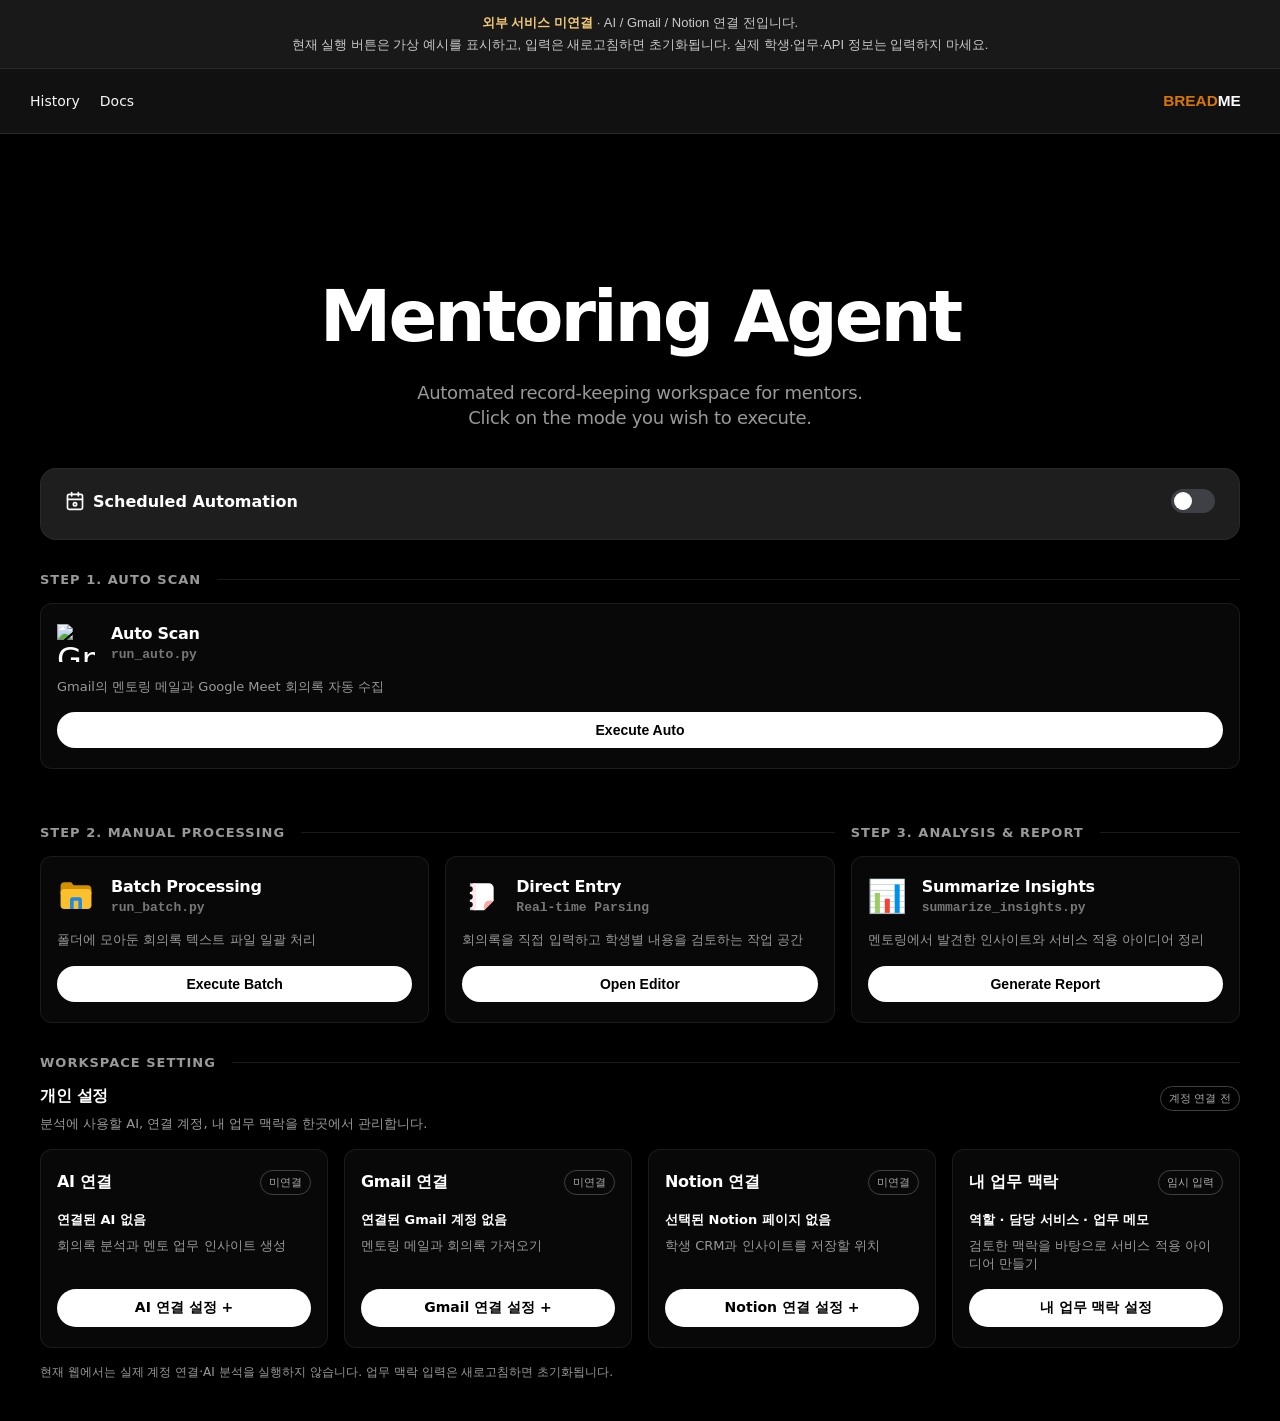
==== commit 8300e26b: "style: unify workspace cards and simplify disconnected UI copy" ====
--- a/index.html
+++ b/index.html
@@ -624,7 +624,7 @@
                             </div>
                         </div>
                         <div class="card-desc">
-                            메일 자동 수집 화면을 체험합니다. 실제 Gmail은 조회하지 않습니다.
+                            Gmail의 멘토링 메일과 Google Meet 회의록 자동 수집
                         </div>
                         <button class="run-btn" data-type="auto">
                             <span>Execute Auto</span><div class="spinner"></div>
@@ -653,7 +653,7 @@
                             </div>
                         </div>
                         <div class="card-desc">
-                            일괄 처리 예시를 봅니다. PC의 파일은 읽지 않습니다.
+                            폴더에 모아둔 회의록 텍스트 파일 일괄 처리
                         </div>
                         <button class="run-btn" data-type="batch">
                             <span>Execute Batch</span><div class="spinner"></div>
@@ -685,7 +685,7 @@
                             </div>
                         </div>
                         <div class="card-desc">
-                            가상의 텍스트로 입력 흐름을 체험합니다. AI 호출·DB 저장 없이 고정 예시를 표시합니다.
+                            회의록을 직접 입력하고 학생별 내용을 검토하는 작업 공간
                         </div>
                         <button class="run-btn">
                             <span>Open Editor</span>
@@ -711,7 +711,7 @@
                             </div>
                         </div>
                         <div class="card-desc">
-                            멘토 업무 적용 가설과 작은 실험의 고정 예시를 봅니다. 실제 회고록은 생성하지 않습니다.
+                            멘토링에서 발견한 인사이트와 서비스 적용 아이디어 정리
                         </div>
                         <button class="run-btn" data-type="summarize">
                             <span>Generate Report</span><div class="spinner"></div>
@@ -722,7 +722,7 @@
             </div> <!-- End steps-row -->
             <div class="workspace-section category-section">
     <div class="category-header">
-        <span class="category-title">MY WORKSPACE</span>
+        <span class="category-title">WORKSPACE SETTING</span>
         <div class="category-line"></div>
     </div>
 <section class="personal-settings" aria-labelledby="personal-settings-title">
@@ -816,7 +816,7 @@
                 <textarea id="context-goals" maxlength="3000" rows="3" placeholder="현재 담당 업무, 개선하고 싶은 경험, 검증할 가설을 적어주세요."></textarea>
             </label>
             <div class="context-section-title"><h4>담당 서비스</h4><button type="button" id="context-add-service">서비스 추가</button></div>
-            <p class="context-hint">데모에서는 가상의 서비스명과 사용자·AI 기능·문제를 적어주세요. 최대 8개.</p>
+            <p class="context-hint">서비스명과 사용자·AI 기능·해결할 문제를 정리하세요. 민감한 정보는 제외해주세요. 최대 8개.</p>
             <div id="context-services"></div>
             <div class="context-section-title"><h4>검토할 업무 메모</h4><button type="button" id="context-add-note">메모 추가</button></div>
             <p class="context-hint">ChatGPT에서 정리한 맥락이나 직접 쓴 업무 메모. 최신 사실인지 확인한 항목만 분석 사용을 체크하세요. 최대 12개.</p>
@@ -838,11 +838,11 @@
             </label>
             <p class="context-hint">파일은 브라우저에서 읽어 미저장 메모로 추가합니다. ChatGPT 전체 내보내기 ZIP·JSON은 받지 않습니다.</p>
             <div class="context-notice">
-                <strong>GitHub Pages 화면 데모</strong>
+                <strong>업무 맥락 저장 안내</strong>
                 <p>이 화면의 입력·저장은 현재 탭의 메모리에서만 동작합니다. 새로고침하면 모두 초기화됩니다.
-                AI 분석·ChatGPT 기록 연동·파일 저장·Notion 전송은 실행하지 않습니다. 가상의 정보로 체험해주세요.</p>
+                AI 분석·ChatGPT 기록 연동·파일 저장·Notion 전송은 실행하지 않습니다. 민감한 정보는 입력하지 마세요.</p>
             </div>
-            <label class="context-check"><input type="checkbox" id="context-enabled"> 데모 미리보기에 선택한 업무 맥락을 포함합니다 (전송 없음)</label>
+            <label class="context-check"><input type="checkbox" id="context-enabled"> 미리보기에 선택한 업무 맥락을 포함합니다 (전송 없음)</label>
             <div class="context-actions">
                 <button type="button" id="context-save" class="context-primary">맥락 저장</button>
                 <button type="button" id="context-reload">저장본 다시 불러오기</button>
@@ -927,7 +927,7 @@
                     <div class="step-circle" style="width: 28px; height: 28px; border-radius: 50%; background: #3f3f46; color: #a1a1aa; display: flex; align-items: center; justify-content: center; font-weight: bold; font-size: 12px; margin-bottom: 8px; border: 4px solid #1a1a1a; transition: all 0.3s ease;">2</div>
                     <div class="step-label" style="font-size: 12px; color: #a1a1aa; font-weight: 500; transition: color 0.3s ease;">Review & Execute</div>
                     <div class="step-desc" style="font-size: 11px; color: rgba(255,255,255,0.2); margin-top: 6px; text-align: center; max-width: 85%; line-height: 1.3; transition: color 0.3s ease;">
-                        가상 예시를 검토하고 실행 흐름을 체험합니다.<br>데이터베이스에는 저장하지 않습니다.
+                        학생별 내용을 검토합니다.<br>외부 서비스 연결 전에는 예시 결과만 표시합니다.
                     </div>
                 </div>
             </div>
@@ -951,7 +951,7 @@
                     <!-- Student items injected here -->
                 </div>
                 <button class="run-btn" id="btn-execute-direct" onclick="executeDirectEntry()" style="margin-top: auto; flex-shrink: 0;">
-                    <span>데모 결과 보기 (Notion 저장 없음)</span>
+                    <span>결과 보기</span>
                     <div class="spinner" id="direct-execute-spinner"></div>
                 </button>
                 <button onclick="backToDirectStep1()" style="margin-top: 10px; flex-shrink: 0; background: transparent; border: 1px solid #3f3f46; color: white; padding: 12px; border-radius: 8px; cursor: pointer; font-weight: 500; transition: background 0.2s;" onmouseover="this.style.background='rgba(255,255,255,0.05)'" onmouseout="this.style.background='transparent'">
@@ -1106,7 +1106,7 @@
             if (view === 'home') { t.textContent = "Automated record-keeping workspace for mentors."; d.textContent = "Click on the mode you wish to execute."; }
             else if (view === 'context') { t.textContent = '내 업무 맥락'; d.textContent = '대화의 발견을 내 AI 서비스의 다음 실험으로 연결합니다.'; window.mentorContextUI.load(); }
             else if (view === 'history') { t.textContent = "Execution History"; d.textContent = "Recent results from the pipeline scans."; fetchHistory(); }
-            else if (view === 'docs') { t.textContent = "Documentation"; d.textContent = "아래 문서·다이어그램은 실제 로컬 앱의 구조입니다. 공개 데모는 외부 서비스에 연결하지 않습니다."; loadDoc('architecture_diagram.md', document.getElementById('btn-doc-arch')); }
+            else if (view === 'docs') { t.textContent = "Documentation"; d.textContent = "아래 문서·다이어그램은 실제 로컬 앱의 구조입니다. 현재 공개 화면은 외부 서비스에 연결하지 않습니다."; loadDoc('architecture_diagram.md', document.getElementById('btn-doc-arch')); }
         }
 
         async function fetchHistory() {
@@ -1245,7 +1245,7 @@
 
             term.textContent += '\n\n--------------------------------------------------\n';
             if (finalSuccess) {
-                term.textContent += '🎉 데모 체험이 완료되었습니다! 우측 상단의 [✕] 버튼을 눌러 창을 닫아주세요.\n';
+                term.textContent += '🎉 예시 확인이 완료되었습니다! 우측 상단의 [✕] 버튼을 눌러 창을 닫아주세요.\n';
             } else {
                 term.textContent += '⚠️ 작업이 종료되었습니다. 로그를 확인한 후 우측 상단의 [✕] 버튼을 눌러 창을 닫아주세요.\n';
             }
@@ -1293,7 +1293,7 @@
             try {
                 const res = await fetch(`/api/run/${type}`, { method: 'POST' });
                 await handleStream(res, term, btn, span, type,
-                    () => showToast(`✅ ${type} 데모 완료`),
+                    () => showToast(`✅ ${type} 예시 확인 완료`),
                     (err) => showToast(`❌ execution failed`, true)
                 );
             } catch (e) {
@@ -1460,7 +1460,7 @@
                     body: JSON.stringify({students: parsedStudentsGlobal})
                 });
                 await handleStream(res, term, btn, span, "direct",
-                    () => showToast(`✅ Direct Entry 데모 완료`),
+                    () => showToast(`✅ 입력 예시 확인 완료`),
                     (err) => showToast(`❌ Direct Entry Cancelled/Failed`, true)
                 );
             } catch (e) {
--- a/pages-assets/mentor_context.css
+++ b/pages-assets/mentor_context.css
@@ -1,27 +1,34 @@
 .context-nav { background: none; border: 0; cursor: pointer; font: inherit; }
-.personal-settings { border:1px solid #34383f; border-radius:16px; padding:26px; background:#121416; }
+.personal-settings { padding:0; background:transparent; }
 .settings-heading, .settings-card-title { display:flex; justify-content:space-between; align-items:center; gap:12px; }
-.settings-heading { align-items:flex-start; margin-bottom:22px; }
-.settings-heading h3 { font-size:23px; margin:6px 0 8px; color:#f4f4f4; }
-.personal-settings p { color:#b4bbc5; font-size:13px; line-height:1.7; }
-.settings-status { display:inline-block; flex-shrink:0; padding:4px 8px; border:1px solid #41454c; border-radius:20px; color:#d8c597; font-size:11px; }
-.settings-cards { display:grid; grid-template-columns:repeat(4,minmax(0,1fr)); gap:14px; align-items:start; }
-.settings-card { min-width:0; padding:18px; border:1px solid #353940; border-radius:12px; background:#1b1e22; }
-.settings-card h4 { color:#f2f4f7; font-size:15px; }
-.settings-card .settings-value { margin:20px 0 8px; color:#f2f4f7; font-size:14px; font-weight:600; overflow-wrap:anywhere; }
-.settings-card summary, .settings-context-button { margin-top:20px; color:#d0eee2; cursor:pointer; font:inherit; font-size:13px; }
-.settings-card summary { padding:10px 0; }
-.settings-detail { padding-top:12px; border-top:1px solid #3a4048; }
-.settings-card button, .settings-back { border:1px solid #525c65; background:transparent; border-radius:8px; padding:10px 12px; color:#d0eee2; cursor:pointer; font:inherit; font-size:13px; }
-.settings-detail button { margin-top:12px; width:100%; }
-.settings-card button:disabled { color:#a0a7af; cursor:not-allowed; border-color:#40464e; }
-.settings-context-button { width:100%; }
-.settings-card button:focus-visible, .settings-card summary:focus-visible, .settings-back:focus-visible { outline:2px solid #9ddac4; outline-offset:4px; }
-.settings-context { border-color:#45665a; }
-.personal-settings .settings-footnote { margin-top:18px; font-size:12px; }
-.settings-back { margin-bottom:20px; }
+.settings-heading { align-items:flex-start; margin-bottom:16px; }
+.settings-heading h3, .settings-card h4 { font-size:16px; font-weight:700; letter-spacing:-.3px; margin:0; color:var(--text-primary); }
+.settings-heading h3 { margin-bottom:8px; }
+.personal-settings p { color:var(--text-secondary); font-size:13px; line-height:1.4; }
+.settings-status { display:inline-block; flex-shrink:0; padding:4px 8px; border:1px solid #414141; border-radius:100px; color:#aaa; font-size:11px; }
+.settings-cards { display:grid; grid-template-columns:repeat(4,minmax(0,1fr)); gap:16px; align-items:stretch; }
+.settings-card { display:flex; flex-direction:column; min-width:0; padding:20px 16px; border:1px solid rgba(255,255,255,.08); border-radius:var(--card-radius); background:var(--card-bg); }
+.settings-card-title { flex-wrap:wrap; margin-bottom:16px; }
+.settings-card .settings-value { margin:0 0 8px; color:var(--text-primary); font-size:13px; font-weight:600; overflow-wrap:anywhere; }
+.settings-card > p:last-of-type { margin-bottom:16px; }
+.settings-card details { margin-top:auto; width:100%; }
+.settings-card summary, .settings-context-button { display:block; width:100%; padding:10px; border:0; border-radius:100px; background:var(--accent-color); color:var(--bg-color); text-align:center; font:inherit; font-size:14px; font-weight:700; cursor:pointer; }
+.settings-card summary { list-style:none; }
+.settings-card summary::-webkit-details-marker { display:none; }
+.settings-card summary::after { content:' +'; }
+.settings-card details[open] summary::after { content:' −'; }
+.settings-card summary:hover, .settings-context-button:hover { background:#e0e0e0; }
+.settings-context-button { margin-top:auto; }
+.settings-detail { margin-top:16px; padding-top:16px; border-top:1px solid #333; }
+.settings-detail p + p { margin-top:8px; }
+.settings-detail button, .settings-back { border:1px solid #444; background:transparent; border-radius:100px; padding:10px 12px; color:#ddd; font:inherit; font-size:14px; }
+.settings-detail button { margin-top:16px; width:100%; }
+.settings-card button:disabled { color:#999; cursor:not-allowed; }
+.settings-card button:focus-visible, .settings-card summary:focus-visible, .settings-back:focus-visible { outline:2px solid #fff; outline-offset:4px; }
+.personal-settings .settings-footnote { margin-top:16px; font-size:12px; }
+.settings-back { margin-bottom:20px; cursor:pointer; }
 @media(max-width:1100px) { .settings-cards { grid-template-columns:repeat(2,minmax(0,1fr)); } }
-@media(max-width:600px) { .personal-settings { padding:18px; } .settings-cards { grid-template-columns:1fr; } .settings-heading { flex-wrap:wrap; } }
+@media(max-width:600px) { .settings-cards { grid-template-columns:1fr; } .settings-heading { flex-wrap:wrap; } }
 #context-view { width: 100%; text-align: left; }
 .context-grid { display: grid; grid-template-columns: minmax(0, 1.25fr) minmax(0, 1fr); gap: 24px; }
 .context-panel { border: 1px solid #35383e; border-radius: 20px; background: #181a1e; padding: 26px; min-width: 0; }
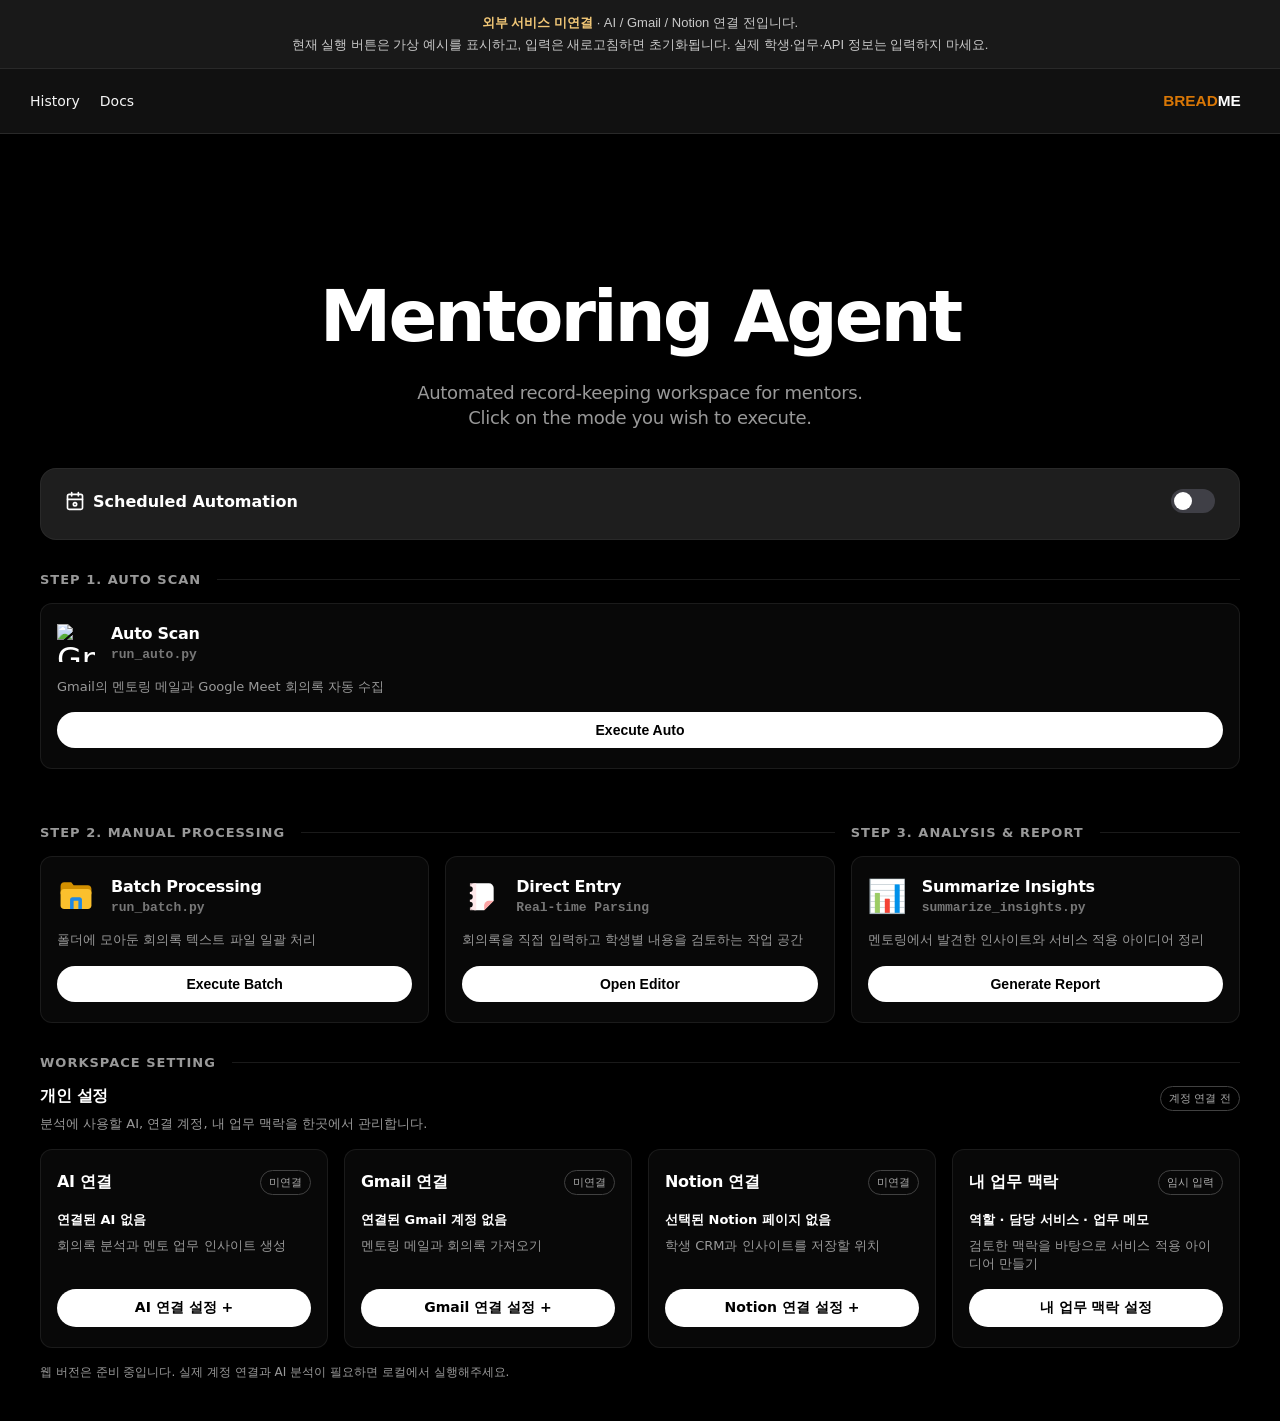
==== commit cba3509b: "docs: clarify web availability and local usage" ====
--- a/index.html
+++ b/index.html
@@ -775,7 +775,7 @@
             <button type="button" class="settings-context-button" onclick="switchView('context')">내 업무 맥락 설정</button>
         </article>
     </div>
-    <p class="settings-footnote">현재 웹에서는 실제 계정 연결·AI 분석을 실행하지 않습니다. 업무 맥락 입력은 새로고침하면 초기화됩니다.</p>
+    <p class="settings-footnote">웹 버전은 준비 중입니다. 실제 계정 연결과 AI 분석이 필요하면 로컬에서 실행해주세요.</p>
 </section>
 </div>
         </div>
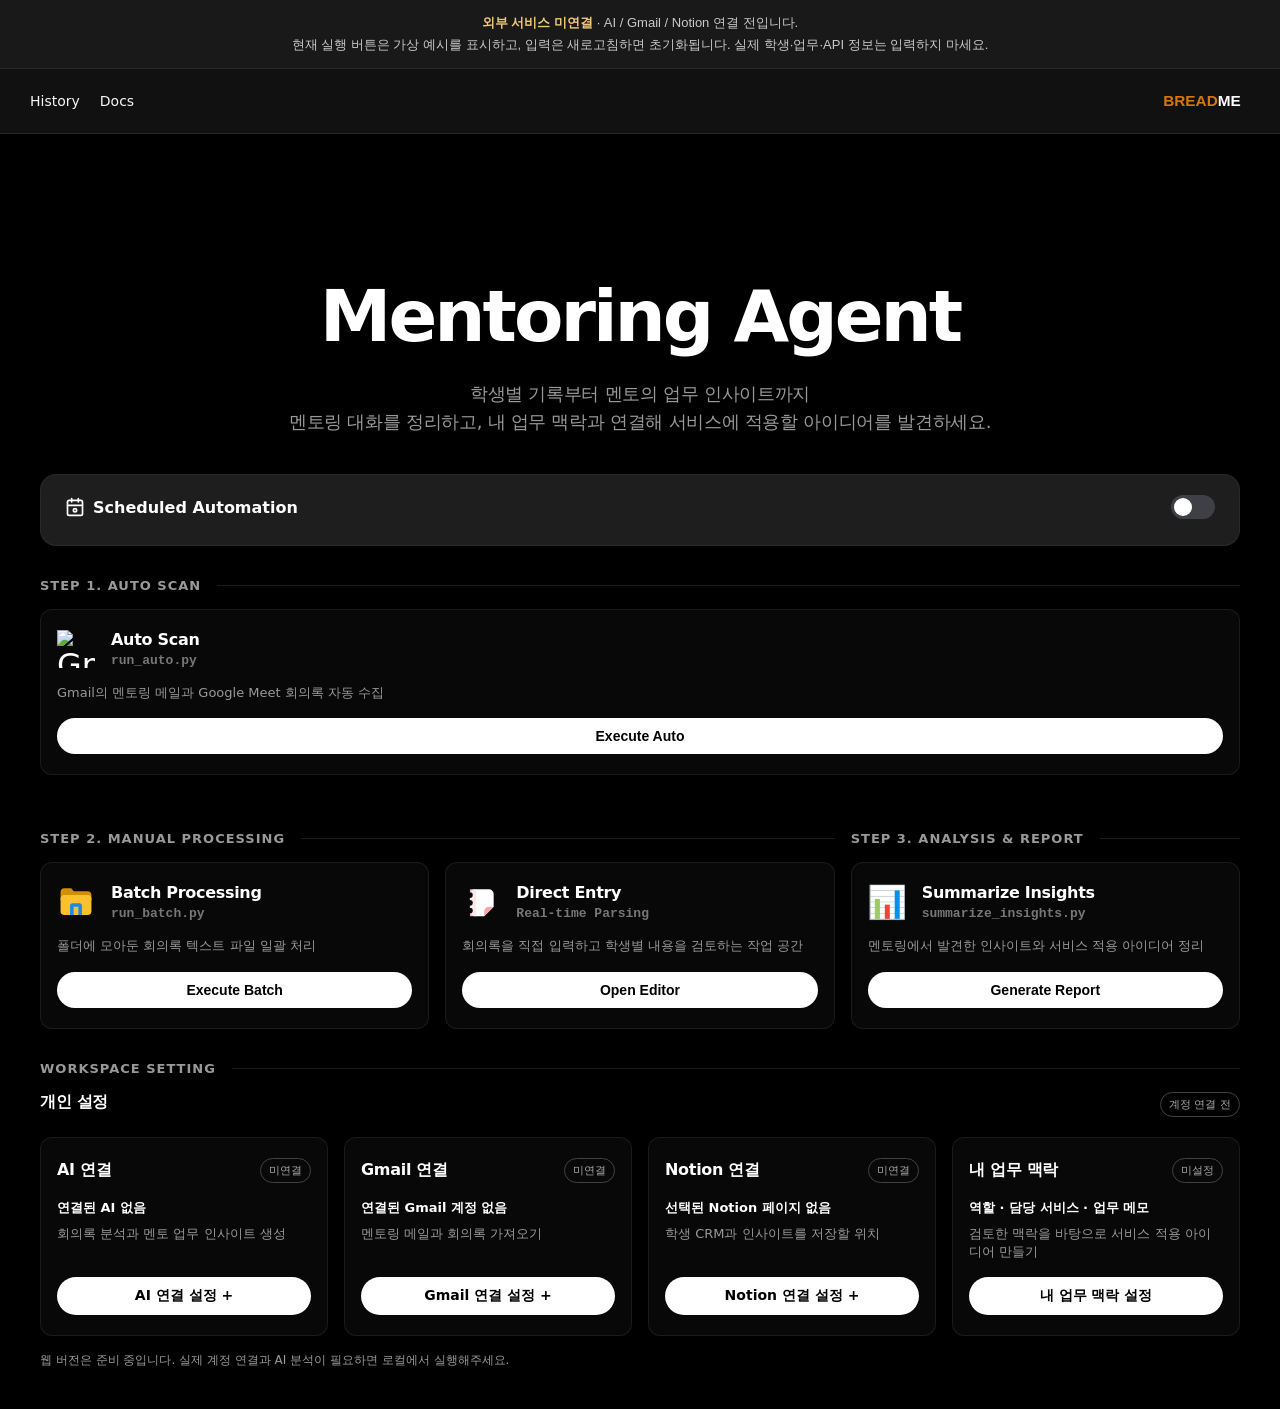
==== commit f3162321: "style: update Korean dashboard introduction and settings copy" ====
--- a/index.html
+++ b/index.html
@@ -560,8 +560,8 @@
         </div>
 
         <div class="header-title">
-            <h2 id="page-title">Automated record-keeping workspace for mentors.</h2>
-            <p id="page-desc">Click on the mode you wish to execute.</p>
+            <h2 id="page-title">학생별 기록부터 멘토의 업무 인사이트까지</h2>
+            <p id="page-desc">멘토링 대화를 정리하고, 내 업무 맥락과 연결해 서비스에 적용할 아이디어를 발견하세요.</p>
         </div>
 
         <!-- Home View -->
@@ -729,7 +729,6 @@
     <div class="settings-heading">
         <div>
             <h3 id="personal-settings-title">개인 설정</h3>
-            <p>분석에 사용할 AI, 연결 계정, 내 업무 맥락을 한곳에서 관리합니다.</p>
         </div>
         <span class="settings-status">계정 연결 전</span>
     </div>
@@ -769,7 +768,7 @@
             </details>
         </article>
         <article class="settings-card settings-context">
-            <div class="settings-card-title"><h4>내 업무 맥락</h4><span class="settings-status">임시 입력</span></div>
+            <div class="settings-card-title"><h4>내 업무 맥락</h4><span class="settings-status">미설정</span></div>
             <p class="settings-value">역할 · 담당 서비스 · 업무 메모</p>
             <p>검토한 맥락을 바탕으로 서비스 적용 아이디어 만들기</p>
             <button type="button" class="settings-context-button" onclick="switchView('context')">내 업무 맥락 설정</button>
@@ -1103,7 +1102,7 @@
 
             const t = document.getElementById('page-title');
             const d = document.getElementById('page-desc');
-            if (view === 'home') { t.textContent = "Automated record-keeping workspace for mentors."; d.textContent = "Click on the mode you wish to execute."; }
+            if (view === 'home') { t.textContent = "학생별 기록부터 멘토의 업무 인사이트까지"; d.textContent = "멘토링 대화를 정리하고, 내 업무 맥락과 연결해 서비스에 적용할 아이디어를 발견하세요."; }
             else if (view === 'context') { t.textContent = '내 업무 맥락'; d.textContent = '대화의 발견을 내 AI 서비스의 다음 실험으로 연결합니다.'; window.mentorContextUI.load(); }
             else if (view === 'history') { t.textContent = "Execution History"; d.textContent = "Recent results from the pipeline scans."; fetchHistory(); }
             else if (view === 'docs') { t.textContent = "Documentation"; d.textContent = "아래 문서·다이어그램은 실제 로컬 앱의 구조입니다. 현재 공개 화면은 외부 서비스에 연결하지 않습니다."; loadDoc('architecture_diagram.md', document.getElementById('btn-doc-arch')); }
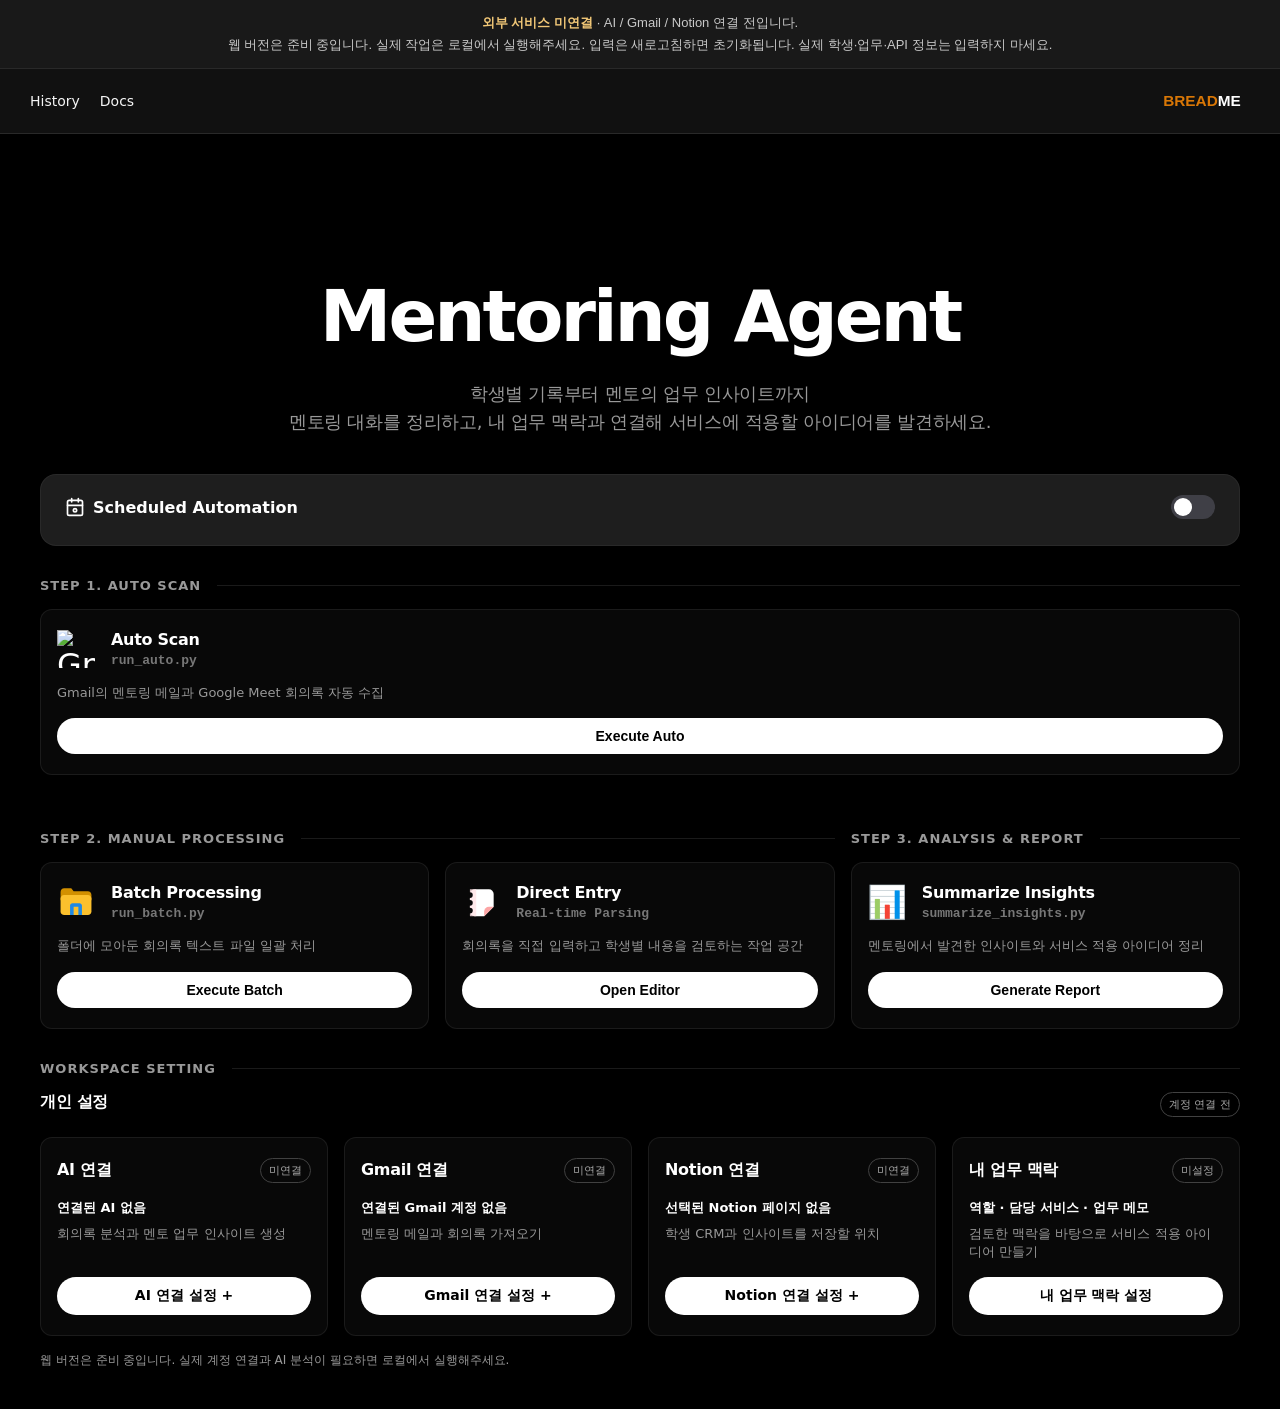
==== commit 23dd6cb6: "fix: replace sample execution with web availability notice" ====
--- a/index.html
+++ b/index.html
@@ -539,7 +539,7 @@
 <body>
     <aside id="pages-demo-banner" role="note">
         <strong>외부 서비스 미연결</strong> · AI / Gmail / Notion 연결 전입니다.<br>
-        현재 실행 버튼은 가상 예시를 표시하고, 입력은 새로고침하면 초기화됩니다. 실제 학생·업무·API 정보는 입력하지 마세요.
+        웹 버전은 준비 중입니다. 실제 작업은 로컬에서 실행해주세요. 입력은 새로고침하면 초기화됩니다. 실제 학생·업무·API 정보는 입력하지 마세요.
     </aside>
 
     <!-- Google Style Top Nav -->
@@ -801,12 +801,15 @@
                 </div>
             </div>
         </div>
-        <section id="context-view" style="display:none" aria-label="멘토 업무 맥락">
-    <button type="button" class="settings-back" onclick="switchView('home')">← 개인 설정으로 돌아가기</button>
+        <dialog id="context-view" aria-labelledby="context-drawer-title">
+    <header class="context-drawer-header">
+        <div><span class="context-kicker">WORKSPACE SETTING</span><h2 id="context-drawer-title">내 업무 맥락</h2></div>
+        <button type="button" id="context-close-top" aria-label="업무 맥락 닫기" autofocus>✕</button>
+    </header>
+    <div class="context-drawer-body">
     <div class="context-grid">
         <div class="context-panel">
-            <div class="context-kicker">MENTOR WORKSPACE</div>
-            <h3>어떤 서비스에 연결할까요?</h3>
+            <h3>역할과 목표</h3>
             <p>ChatGPT 로그인이나 전체 기록 동기화 없이, 필요한 맥락만 검토해서 등록합니다.</p>
             <label class="context-field">내 역할
                 <input id="context-role" maxlength="300" placeholder="AI 서비스 기획자">
@@ -814,15 +817,19 @@
             <label class="context-field">요즘 해결하려는 업무 문제·관심사
                 <textarea id="context-goals" maxlength="3000" rows="3" placeholder="현재 담당 업무, 개선하고 싶은 경험, 검증할 가설을 적어주세요."></textarea>
             </label>
+            <details class="context-group"><summary>담당 서비스</summary>
             <div class="context-section-title"><h4>담당 서비스</h4><button type="button" id="context-add-service">서비스 추가</button></div>
             <p class="context-hint">서비스명과 사용자·AI 기능·해결할 문제를 정리하세요. 민감한 정보는 제외해주세요. 최대 8개.</p>
             <div id="context-services"></div>
+            </details>
+            <details class="context-group"><summary>업무 메모</summary>
             <div class="context-section-title"><h4>검토할 업무 메모</h4><button type="button" id="context-add-note">메모 추가</button></div>
             <p class="context-hint">ChatGPT에서 정리한 맥락이나 직접 쓴 업무 메모. 최신 사실인지 확인한 항목만 분석 사용을 체크하세요. 최대 12개.</p>
             <div id="context-notes"></div>
+            </details>
         </div>
         <aside class="context-panel context-guide">
-            <div class="context-kicker">CHATGPT → 검토 → 적용</div>
+            <details class="context-group"><summary>ChatGPT 맥락 가져오기 안내</summary>
             <h3>기존 GPT 맥락을 가져오는 방법</h3>
             <ol>
                 <li>업무 이야기를 나눈 ChatGPT 대화를 엽니다.</li>
@@ -836,19 +843,18 @@
                 <input type="file" id="context-import" accept=".txt,.md,text/plain,text/markdown">
             </label>
             <p class="context-hint">파일은 브라우저에서 읽어 미저장 메모로 추가합니다. ChatGPT 전체 내보내기 ZIP·JSON은 받지 않습니다.</p>
+            </details>
             <div class="context-notice">
                 <strong>업무 맥락 저장 안내</strong>
                 <p>이 화면의 입력·저장은 현재 탭의 메모리에서만 동작합니다. 새로고침하면 모두 초기화됩니다.
                 AI 분석·ChatGPT 기록 연동·파일 저장·Notion 전송은 실행하지 않습니다. 민감한 정보는 입력하지 마세요.</p>
             </div>
-            <label class="context-check"><input type="checkbox" id="context-enabled"> 미리보기에 선택한 업무 맥락을 포함합니다 (전송 없음)</label>
-            <div class="context-actions">
-                <button type="button" id="context-save" class="context-primary">맥락 저장</button>
-                <button type="button" id="context-reload">저장본 다시 불러오기</button>
-                <button type="button" id="context-delete">임시 맥락 삭제</button>
+            <label class="context-check"><input type="checkbox" id="context-enabled"> 검토한 서비스·메모를 아래 요약에 표시</label>
+            <p class="context-selection-help">각 서비스·메모의 검토 완료 항목만 표시합니다. 체크 후 아래 ‘맥락 저장’을 누르세요. 현재 웹에서는 AI에 보내지 않습니다.</p><div class="context-actions">
+                <button type="button" id="context-reload">마지막 저장 상태로 되돌리기</button>
+                <button type="button" id="context-delete">입력 내용 지우기</button>
             </div>
-            <p id="context-status" role="status" aria-live="polite"></p>
-            <details><summary>이 탭의 임시 저장본 미리보기 (전송 없음)</summary><pre id="context-preview">사용 꺼짐 — 전달하지 않음</pre></details>
+            <details class="context-preview-section"><summary>선택한 내용 확인</summary><pre id="context-preview">사용 꺼짐 — 전달하지 않음</pre></details>
             <div class="context-output-guide">
                 <h4>인사이트는 이렇게 쌓입니다</h4>
                 <p>대화의 실제 근거 → 멘토에게 유용한 발견 → 적용 서비스와 이유 → 작은 실험 → 판단 기준 → 조건·한계</p>
@@ -856,7 +862,15 @@
             </div>
         </aside>
     </div>
-</section>
+    </div>
+    <footer class="context-drawer-footer">
+        <p id="context-status" role="status" aria-live="polite"></p>
+        <div class="context-footer-buttons">
+            <button type="button" id="context-close">닫기</button>
+            <button type="button" id="context-save" class="context-primary">맥락 저장</button>
+        </div>
+    </footer>
+</dialog>
     </main>
 
     <div id="toast">
@@ -918,7 +932,7 @@
                     <div class="step-circle" style="width: 28px; height: 28px; border-radius: 50%; background: #ffffff; color: black; display: flex; align-items: center; justify-content: center; font-weight: bold; font-size: 12px; margin-bottom: 8px; border: 4px solid #1a1a1a; transition: all 0.3s ease;">1</div>
                     <div class="step-label" style="font-size: 12px; color: white; font-weight: 500; transition: color 0.3s ease;">Input & Analysis</div>
                     <div class="step-desc" style="font-size: 11px; color: rgba(255,255,255,0.4); margin-top: 6px; text-align: center; max-width: 85%; line-height: 1.3; transition: color 0.3s ease;">
-                        가상의 학생 예시를 표시합니다.<br>입력 내용을 AI로 분석하지 않습니다.
+                        입력한 회의록을 학생별로 정리합니다.<br>분석 기능은 웹 버전에서 준비 중입니다.
                     </div>
                 </div>
 
@@ -926,7 +940,7 @@
                     <div class="step-circle" style="width: 28px; height: 28px; border-radius: 50%; background: #3f3f46; color: #a1a1aa; display: flex; align-items: center; justify-content: center; font-weight: bold; font-size: 12px; margin-bottom: 8px; border: 4px solid #1a1a1a; transition: all 0.3s ease;">2</div>
                     <div class="step-label" style="font-size: 12px; color: #a1a1aa; font-weight: 500; transition: color 0.3s ease;">Review & Execute</div>
                     <div class="step-desc" style="font-size: 11px; color: rgba(255,255,255,0.2); margin-top: 6px; text-align: center; max-width: 85%; line-height: 1.3; transition: color 0.3s ease;">
-                        학생별 내용을 검토합니다.<br>외부 서비스 연결 전에는 예시 결과만 표시합니다.
+                        학생별 내용을 검토합니다.<br>실제 저장은 로컬 앱에서 실행해주세요.
                     </div>
                 </div>
             </div>
@@ -938,7 +952,7 @@
                     <textarea id="directText" class="form-textarea" placeholder="Paste meeting notes here..."></textarea>
                 </div>
                 <button class="run-btn" id="btn-submit-direct" onclick="analyzeDirectEntry()" style="margin-top: 10px;">
-                    <span>학생 예시 보기 (분석 없음)</span>
+                    <span>학생별 내용 분석</span>
                     <div class="spinner" id="direct-spinner"></div>
                 </button>
             </div>
@@ -1095,7 +1109,8 @@
         }
 
         function switchView(view) {
-            const views = ['home', 'history', 'docs', 'context'];
+            if (view === 'context') { window.mentorContextUI.open(); return; }
+            const views = ['home', 'history', 'docs'];
             views.forEach(v => {
                 document.getElementById(v + '-view').style.display = (v === view) ? (v==='home'?'grid':'block') : 'none';
             });
@@ -1103,7 +1118,6 @@
             const t = document.getElementById('page-title');
             const d = document.getElementById('page-desc');
             if (view === 'home') { t.textContent = "학생별 기록부터 멘토의 업무 인사이트까지"; d.textContent = "멘토링 대화를 정리하고, 내 업무 맥락과 연결해 서비스에 적용할 아이디어를 발견하세요."; }
-            else if (view === 'context') { t.textContent = '내 업무 맥락'; d.textContent = '대화의 발견을 내 AI 서비스의 다음 실험으로 연결합니다.'; window.mentorContextUI.load(); }
             else if (view === 'history') { t.textContent = "Execution History"; d.textContent = "Recent results from the pipeline scans."; fetchHistory(); }
             else if (view === 'docs') { t.textContent = "Documentation"; d.textContent = "아래 문서·다이어그램은 실제 로컬 앱의 구조입니다. 현재 공개 화면은 외부 서비스에 연결하지 않습니다."; loadDoc('architecture_diagram.md', document.getElementById('btn-doc-arch')); }
         }
@@ -1545,5 +1559,19 @@
         window.addEventListener('load', loadAutoConfig);
     </script>
 <script src="./pages-assets/mentor_context.js"></script>
-</body>
+<dialog id="web-unavailable" aria-labelledby="web-unavailable-title" style="margin:auto;max-width:420px;width:calc(100% - 32px);padding:24px;background:#181818;color:#eee;border:1px solid #444;border-radius:12px">
+        <h2 id="web-unavailable-title" style="font-size:18px;margin-bottom:12px">웹 버전은 준비 중입니다</h2>
+        <p style="font-size:14px;line-height:1.6;margin-bottom:20px">실제 분석과 기록은 로컬 앱에서 실행해주세요. 현재 화면에서는 작업을 실행하거나 결과를 생성하지 않습니다.</p>
+        <form method="dialog"><button type="button" class="run-btn" autofocus onclick="document.getElementById('web-unavailable').close()">확인</button></form>
+    </dialog>
+    <script>
+        (() => {
+            const notice = document.getElementById('web-unavailable');
+            const explainAvailability = () => { if (!notice.open) notice.showModal(); };
+            runScript = explainAvailability;
+            analyzeDirectEntry = explainAvailability;
+            executeDirectEntry = explainAvailability;
+        })();
+    </script>
+    </body>
 </html>
--- a/pages-assets/mentor_context.css
+++ b/pages-assets/mentor_context.css
@@ -61,3 +61,46 @@
 #context-preview { white-space: pre-wrap; overflow-wrap: anywhere; max-height: 380px; overflow: auto; font-size: 12px; color: #c8d8d2; }
 .context-panel summary { cursor: pointer; color: #c8d8d2; font-size: 13px; }
 @media (max-width: 900px) { .context-grid { grid-template-columns: 1fr; } .context-panel { padding: 20px; } }
+
+/* Modal settings drawer: retain the dashboard and use its monochrome tokens. */
+#context-view { position:fixed; inset:0 0 0 auto; margin:0; width:min(680px,100vw); max-width:100vw; height:100dvh; max-height:100dvh; padding:0; border:0; border-left:1px solid #333; background:#111; color:var(--text-primary); box-shadow:-20px 0 60px #0006; overflow:hidden; transform:translateX(100%); transition:transform 200ms ease; }
+#context-view[open] { display:flex; flex-direction:column; }
+#context-view.is-open { transform:translateX(0); }
+#context-view::backdrop { background:rgba(0,0,0,.55); }
+.context-drawer-header, .context-drawer-footer { flex-shrink:0; padding:20px 24px; background:#111; }
+.context-drawer-header { display:flex; justify-content:space-between; align-items:center; gap:16px; border-bottom:1px solid #333; }
+.context-drawer-header h2 { font-size:20px; margin:8px 0 0; letter-spacing:-.3px; }
+.context-drawer-body { flex:1; min-height:0; overflow-y:auto; overscroll-behavior:contain; padding:24px; }
+.context-drawer-footer { border-top:1px solid #333; padding-bottom:max(20px,env(safe-area-inset-bottom)); }
+.context-footer-buttons { display:flex; justify-content:flex-end; gap:12px; }
+#context-view .context-grid { display:flex; flex-direction:column; gap:16px; }
+#context-view .context-panel { padding:20px 16px; background:var(--card-bg); border:1px solid #333; border-radius:12px; }
+#context-view .context-panel h3, #context-view .context-panel h4 { color:#fff; font-size:16px; font-weight:700; letter-spacing:-.3px; }
+#context-view .context-panel p, #context-view .context-panel li { color:#aaa; font-size:13px; line-height:1.5; }
+#context-view .context-kicker { color:#999; font-size:11px; }
+#context-view .context-field, #context-view .context-check, #context-view .context-file { color:#ddd; font-size:13px; }
+#context-view .context-panel input:not([type=checkbox]):not([type=file]), #context-view .context-panel textarea { border-color:#444; background:#111; color:#eee; border-radius:8px; font-size:13px; }
+#context-view button { border:1px solid #444; border-radius:100px; padding:10px 16px; background:transparent; color:#eee; font:inherit; font-size:14px; cursor:pointer; }
+#context-view button:hover { background:#292929; }
+#context-view .context-primary { background:#fff; color:#000; border-color:#fff; font-weight:700; min-width:120px; }
+#context-view .context-primary:hover { background:#ddd; }
+#context-view button:disabled { opacity:.45; cursor:wait; }
+#context-view :is(button,input,textarea,summary):focus-visible { outline:2px solid #fff; outline-offset:3px; }
+#context-view .context-check input { accent-color:#fff; }
+#context-view .context-card { border-color:#333; background:#151515; }
+#context-view .context-notice { background:#202020; color:#ddd; border:1px solid #333; }
+#context-view .context-output-guide { border-color:#333; }
+#context-view summary, #context-view #context-preview { color:#ccc; }
+#context-view .context-group { border-top:1px solid #333; margin-top:16px; padding-top:16px; }
+#context-view .context-group > summary { padding:4px 0; font-size:14px; font-weight:600; }
+#context-view .context-guide > .context-group:first-child { margin-top:0; padding-top:0; border:0; }
+#context-view #context-status { color:#bbb; font-size:12px; line-height:1.4; margin-bottom:12px; min-height:0; }
+#context-view #context-status:empty { display:none; }
+#context-view #context-status.error { color:#ffb8ac; }
+@media(max-width:600px) { #context-view { width:100vw; border-left:0; } .context-drawer-body { padding:16px; } .context-drawer-header, .context-drawer-footer { padding:16px; } .context-footer-buttons button { flex:1; } }
+@media(prefers-reduced-motion:reduce) { #context-view { transition:none; } }
+#context-view .context-actions { justify-content:flex-start; gap:12px; margin:16px 0 0; }
+#context-view .context-preview-section { margin-top:12px; padding-top:0; border-top:0; }
+#context-view .context-preview-section > summary { padding:4px 0; line-height:1.5; }
+#context-view #context-preview { margin-top:12px; padding:16px; border-radius:8px; background:#111; line-height:1.6; font-family:inherit; }
+#context-view .context-selection-help { margin-top:12px; font-size:12px; }
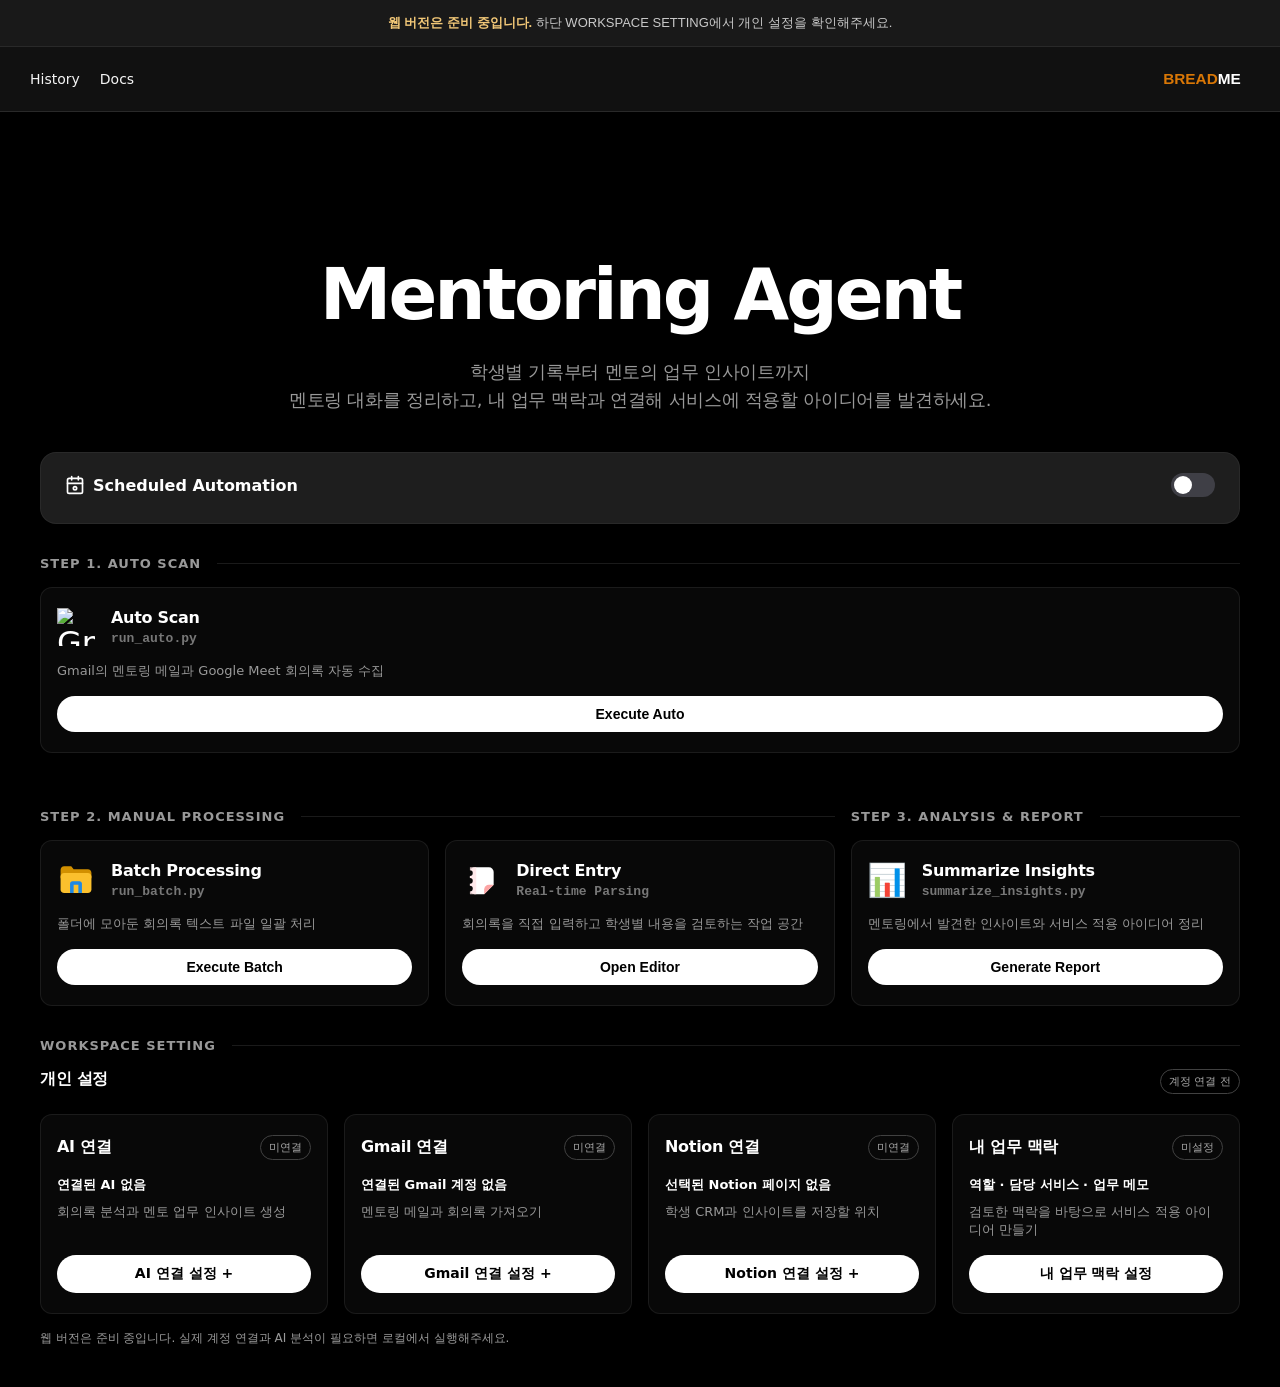
==== commit c3eef4b8: "style: simplify top banner and point to workspace settings" ====
--- a/index.html
+++ b/index.html
@@ -538,8 +538,7 @@
     </style></head>
 <body>
     <aside id="pages-demo-banner" role="note">
-        <strong>외부 서비스 미연결</strong> · AI / Gmail / Notion 연결 전입니다.<br>
-        웹 버전은 준비 중입니다. 실제 작업은 로컬에서 실행해주세요. 입력은 새로고침하면 초기화됩니다. 실제 학생·업무·API 정보는 입력하지 마세요.
+        <strong>웹 버전은 준비 중입니다.</strong> 하단 WORKSPACE SETTING에서 개인 설정을 확인해주세요.
     </aside>
 
     <!-- Google Style Top Nav -->
